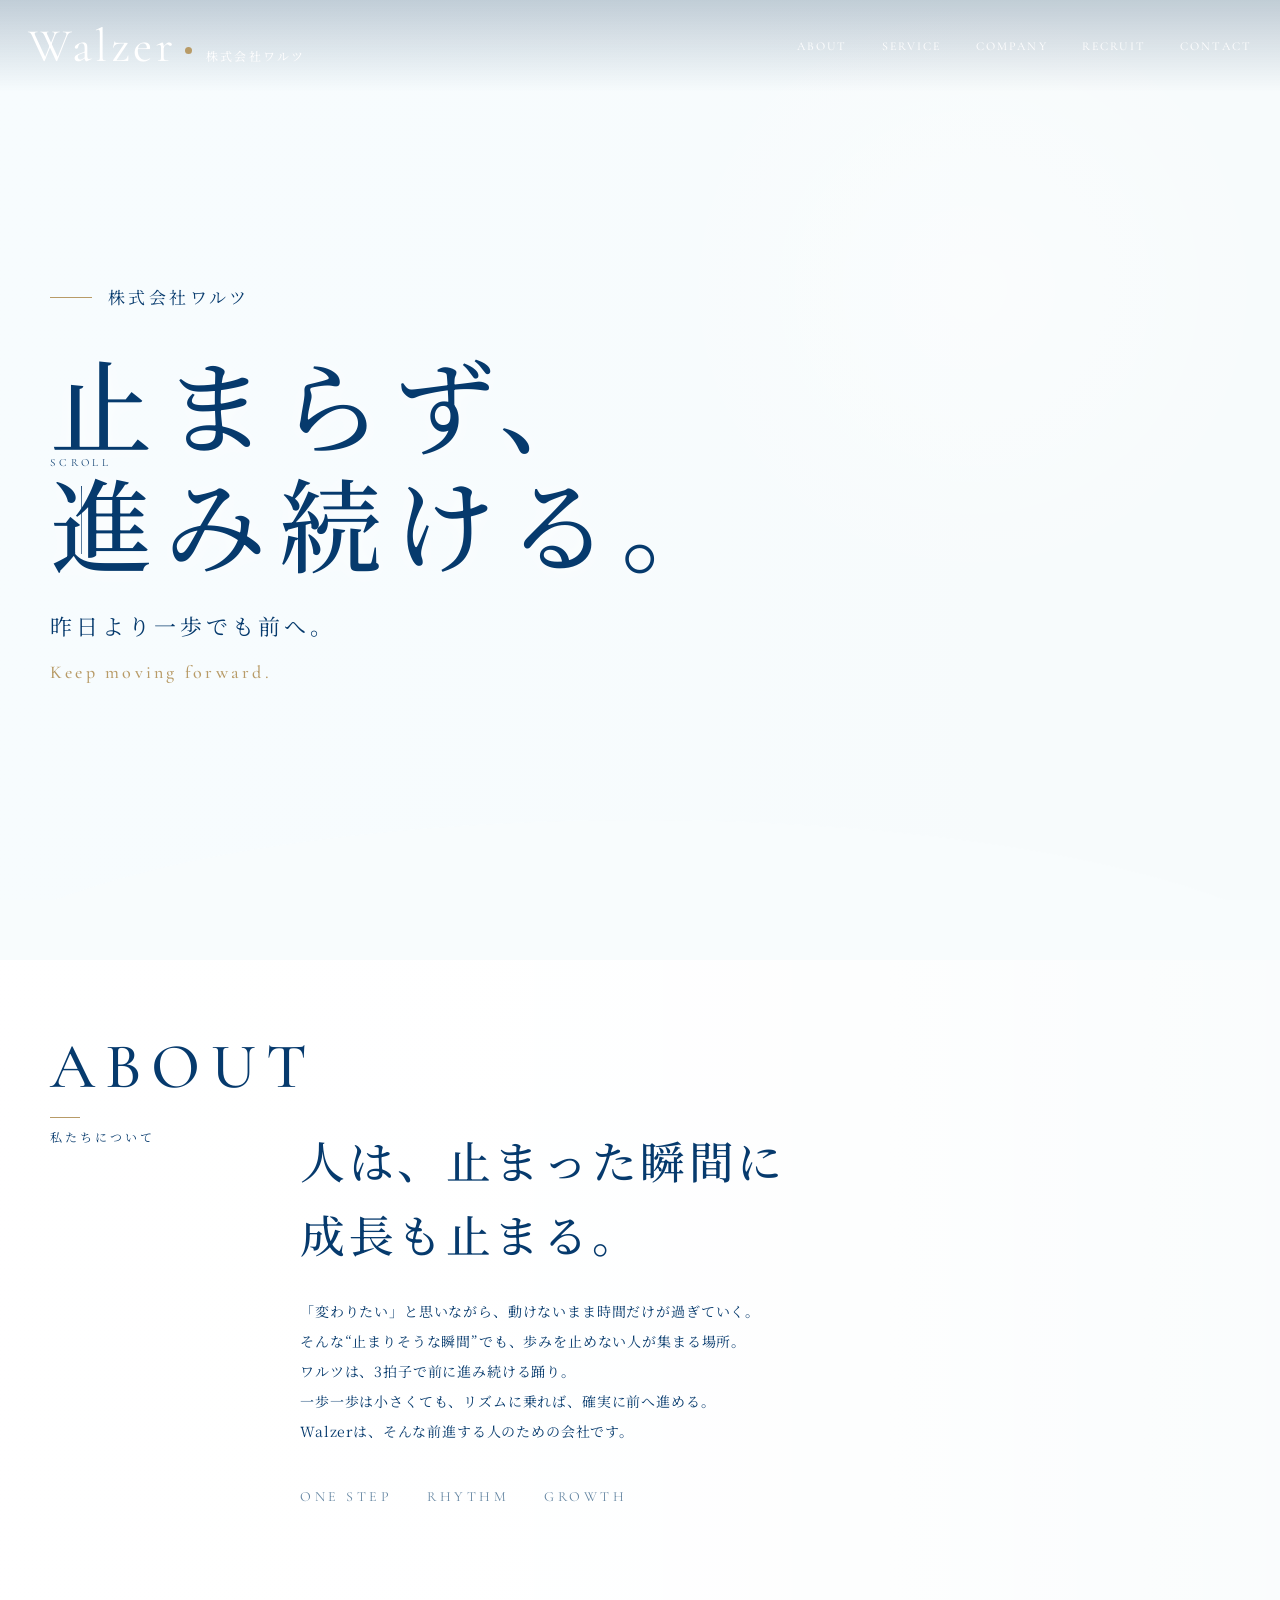
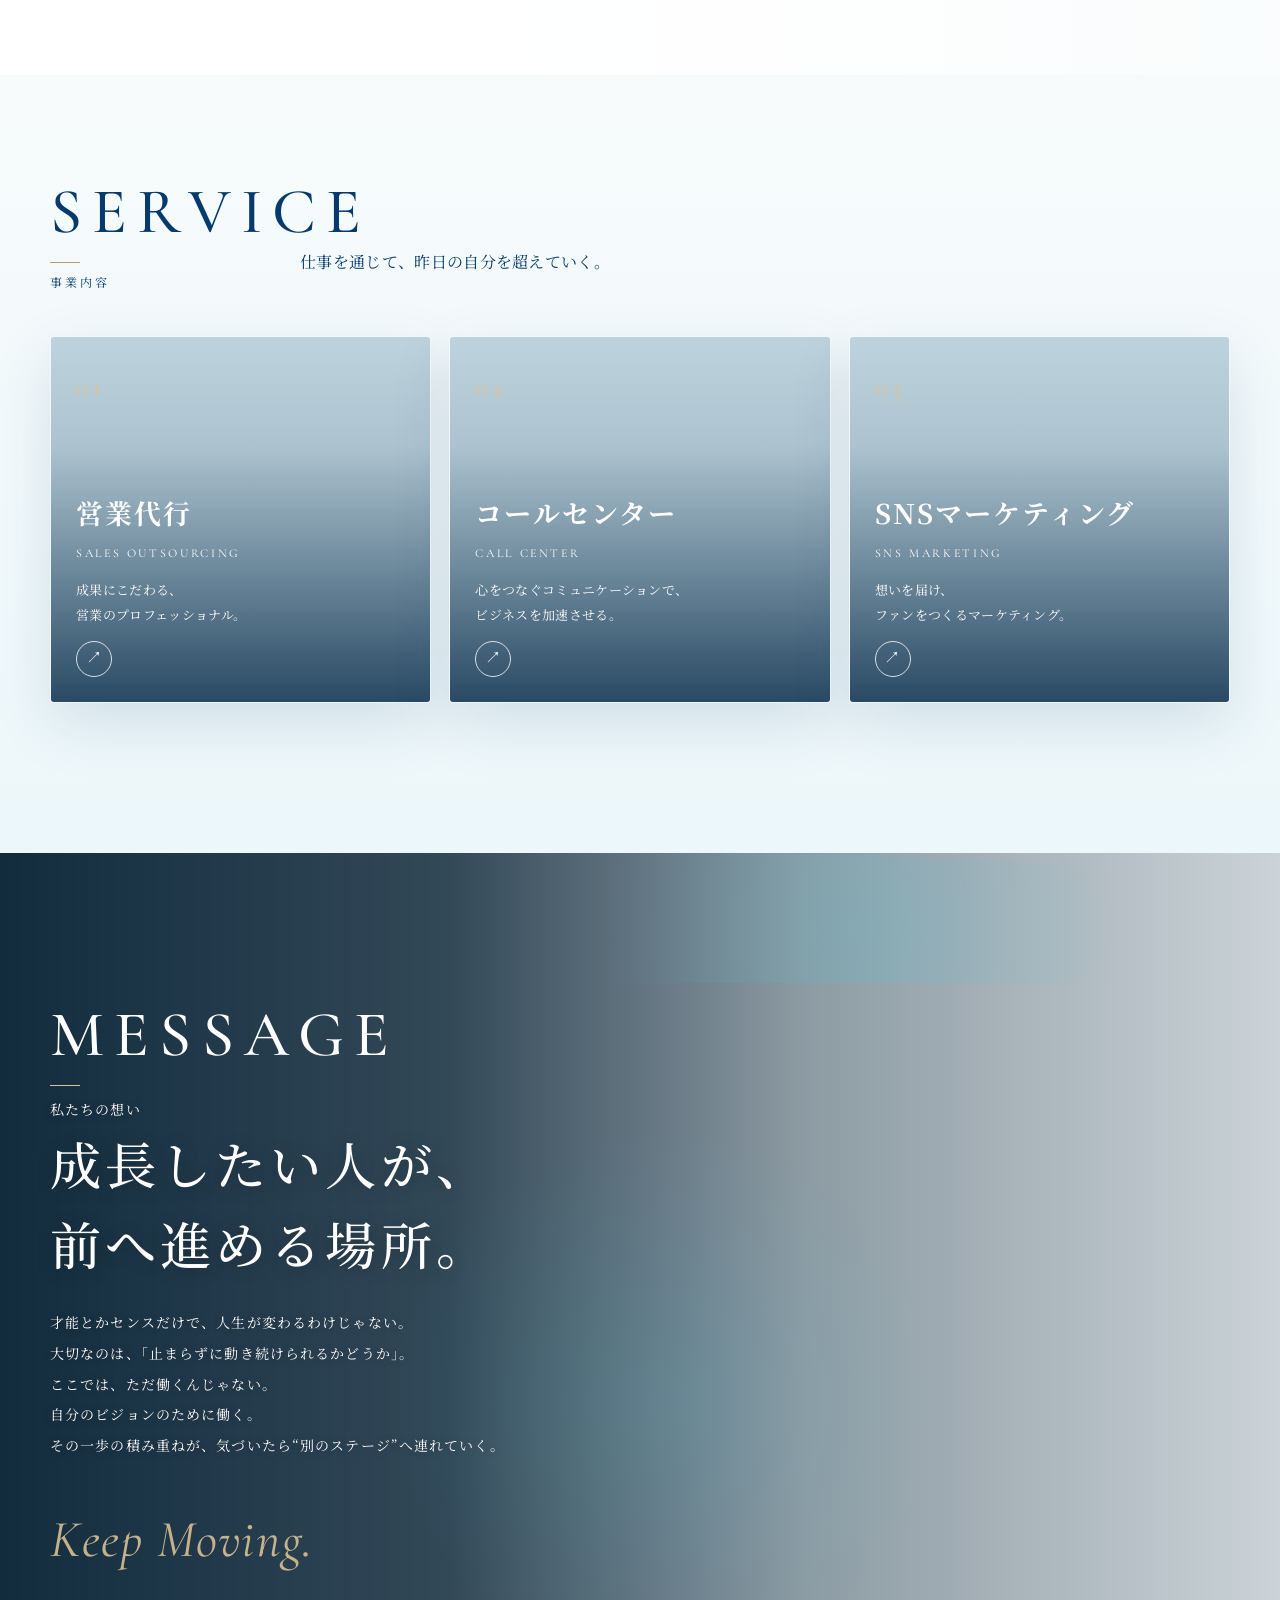
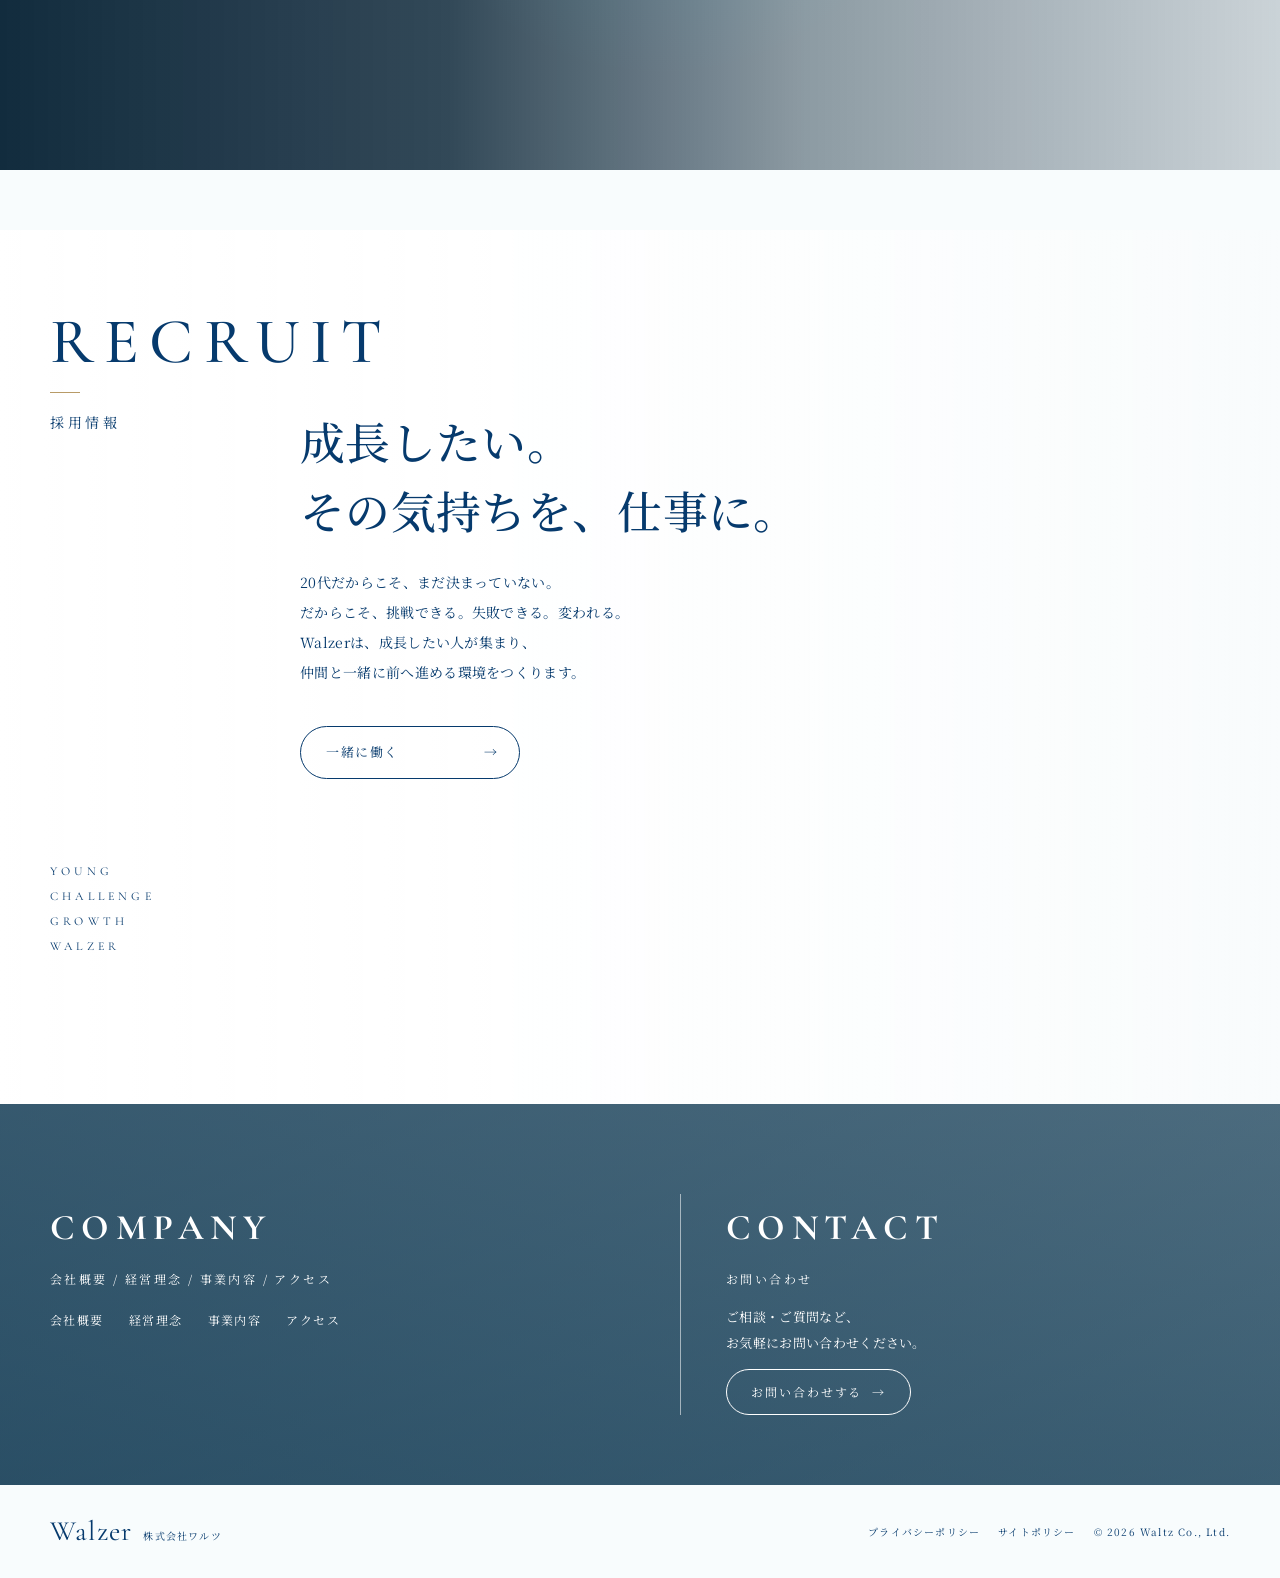
==== index.html @ 8a4ab991 "index.html" ====
<!DOCTYPE html>
<html lang="ja">
<head>
<meta charset="UTF-8">
<meta name="viewport" content="width=device-width, initial-scale=1.0">
<meta name="description" content="株式会社ワルツ｜人は、止まった瞬間に成長も止まる。成長したい人のための会社。"><meta name="theme-color" content="#0a3f73">
<title>株式会社ワルツ｜止まらず、進み続ける。</title>

<link rel="preconnect" href="https://fonts.googleapis.com">
<link rel="preconnect" href="https://fonts.gstatic.com" crossorigin>
<link href="https://fonts.googleapis.com/css2?family=Cormorant+Garamond:wght@400;500;600&family=Noto+Serif+JP:wght@400;500;600;700&family=Shippori+Mincho:wght@400;500;600&display=swap" rel="stylesheet">

<style>
:root{
  --navy:#0a3f73;
  --deep:#06345e;
  --blue:#2478b9;
  --pale:#eaf7fb;
  --white:#fff;
  --line:rgba(10,63,115,.22);
  --serif:"Noto Serif JP","Shippori Mincho",serif;
  --eng:"Cormorant Garamond",serif;
  --shadow:0 20px 60px rgba(5,53,91,.13);
}
*{box-sizing:border-box}
html{scroll-behavior:smooth}
body{
  margin:0;
  color:var(--navy);
  background:#f8fcfd;
  font-family:var(--serif);
  line-height:1.9;
  overflow-x:hidden;
}
a{color:inherit;text-decoration:none}
img{max-width:100%;display:block}
.container{width:min(1180px,calc(100% - 56px));margin:auto}
.eyebrow{
  font-family:var(--eng);
  font-size:15px;
  letter-spacing:.28em;
  text-transform:uppercase;
}
.jp-small{font-size:12px;letter-spacing:.2em}
.section-title{
  font-family:var(--eng);
  font-size:clamp(40px,5vw,68px);
  font-weight:400;
  letter-spacing:.12em;
  line-height:1;
  margin:0 0 8px;
}
.section-sub{
  margin:0;
  font-size:12px;
  letter-spacing:.25em;
}
header{
  position:fixed;
  top:0;left:0;right:0;
  z-index:100;
  height:88px;
  display:flex;
  align-items:center;
  transition:.35s;
  color:#fff;
}
header.scrolled{
  background:rgba(255,255,255,.92);
  backdrop-filter:blur(16px);
  box-shadow:0 8px 30px rgba(8,53,90,.08);
  color:var(--navy);
}
.nav{
  display:flex;
  align-items:center;
  justify-content:space-between;
  width:min(1320px,calc(100% - 56px));
  margin:auto;
}
.logo{
  display:flex;
  align-items:baseline;
  gap:14px;
}
.logo-main{
  font-family:var(--eng);
  font-size:45px;
  letter-spacing:.04em;
  line-height:1;
}
.logo-sub{font-size:12px;letter-spacing:.18em}
.nav-links{display:flex;gap:34px;align-items:center}
.nav-links a{
  font-family:var(--eng);
  font-size:12px;
  letter-spacing:.18em;
  position:relative;
}
.nav-links a:after{
  content:"";
  position:absolute;left:0;bottom:-8px;
  width:0;height:1px;background:currentColor;transition:.3s;
}
.nav-links a:hover:after{width:100%}
.menu-btn{
  display:none;
  width:44px;height:44px;border:1px solid currentColor;border-radius:50%;
  background:transparent;color:inherit;cursor:pointer;
}
.menu-btn span,.menu-btn span:before,.menu-btn span:after{
  content:"";display:block;width:16px;height:1px;background:currentColor;margin:auto;position:relative;
}
.menu-btn span:before{position:absolute;top:-6px}
.menu-btn span:after{position:absolute;top:6px}

.hero{
  min-height:920px;
  height:100svh;
  max-height:1050px;
  position:relative;
  display:flex;
  align-items:center;
  overflow:hidden;
  color:var(--navy);
  background:
    linear-gradient(90deg,rgba(255,255,255,.78) 0%,rgba(255,255,255,.34) 44%,rgba(255,255,255,.02) 72%),
    url("assets/water-light.webp") center/cover no-repeat;
}
.hero:before{
  content:"";position:absolute;inset:0;
  background:radial-gradient(circle at 72% 36%,rgba(255,255,255,.45),transparent 35%);
}
.hero:after{
  content:"";position:absolute;left:-5%;bottom:-100px;width:110%;height:180px;
  background:#f8fcfd;border-radius:50% 50% 0 0/100% 100% 0 0;
}
.hero-inner{position:relative;z-index:2;width:min(1180px,calc(100% - 56px));margin:auto;padding-top:70px}
.hero-copy{max-width:680px}
.hero-company{font-size:17px;letter-spacing:.2em;margin-bottom:30px}
.hero h1{
  margin:0;
  font-size:clamp(54px,7vw,105px);
  font-weight:500;
  line-height:1.16;
  letter-spacing:.1em;
  text-shadow:0 3px 25px rgba(255,255,255,.65);
}
.hero-lead{font-size:21px;letter-spacing:.16em;margin:24px 0 8px}
.hero-en{font-family:var(--eng);font-size:18px;letter-spacing:.18em}
.scroll{
  position:absolute;left:0;bottom:135px;
  font-family:var(--eng);font-size:11px;letter-spacing:.35em;
  z-index:4;
}
.scroll:after{
  content:"";display:block;width:1px;height:68px;background:currentColor;margin:12px auto 0;
  animation:scrollline 1.8s infinite;
}
@keyframes scrollline{0%,100%{transform:scaleY(.35);transform-origin:top}50%{transform:scaleY(1);transform-origin:top}}

.wave-section{position:relative;overflow:hidden}
.wave-section:before{
  content:"";position:absolute;left:-8%;top:-70px;width:116%;height:130px;
  background:#f8fcfd;border-radius:50% 50% 0 0/100% 100% 0 0;
  z-index:2;
}
.about{
  padding:110px 0 150px;
  background:
    linear-gradient(90deg,rgba(255,255,255,.94),rgba(255,255,255,.82)),
    url("assets/floral-light.webp") center/cover;
}
.split{display:grid;grid-template-columns:180px 1fr;gap:70px}
.about-content{max-width:760px}
.about-lead{
  font-size:clamp(27px,3.2vw,43px);
  line-height:1.65;
  letter-spacing:.08em;
  margin:0 0 25px;
}
.about-text{font-size:14px;line-height:2.15;letter-spacing:.06em}
.about-keywords{
  margin-top:38px;
  display:flex;gap:24px;flex-wrap:wrap;
  font-family:var(--eng);font-size:14px;letter-spacing:.25em;
}

.services{
  padding:95px 0 150px;
  background:#f8fcfd;
}
.service-head{display:grid;grid-template-columns:180px 1fr;gap:70px;align-items:end;margin-bottom:42px}
.service-grid{display:grid;grid-template-columns:repeat(3,1fr);gap:18px}
.service-card{
  min-height:365px;
  position:relative;
  overflow:hidden;
  border-radius:4px;
  background:#dceff6;
  box-shadow:var(--shadow);
  isolation:isolate;
  transition:transform .45s,box-shadow .45s;
}
.service-card:hover{transform:translateY(-8px);box-shadow:0 28px 70px rgba(5,53,91,.18)}
.service-card:before{
  content:"";position:absolute;inset:0;z-index:-2;
  background-image:var(--card-image);
  background-size:cover;background-position:center;
  transition:transform .7s;
}
.service-card:hover:before{transform:scale(1.06)}
.service-card:after{
  content:"";position:absolute;inset:0;z-index:-1;
  background:linear-gradient(180deg,rgba(255,255,255,.35),rgba(4,46,82,.82));
}
.card-inner{height:100%;min-height:365px;padding:25px;display:flex;flex-direction:column;justify-content:space-between;color:#fff}
.card-number{font-family:var(--eng);font-size:24px;letter-spacing:.12em}
.card-title{font-size:25px;letter-spacing:.08em;margin:0 0 4px}
.card-en{font-family:var(--eng);font-size:12px;letter-spacing:.22em}
.card-desc{font-size:13px;line-height:1.9;margin-top:13px}
.arrow{
  width:36px;height:36px;border:1px solid rgba(255,255,255,.8);
  border-radius:50%;display:grid;place-items:center;font-family:Arial;
  transition:.3s;
}
.service-card:hover .arrow{background:#fff;color:var(--navy);transform:rotate(-45deg)}

.message{
  color:#fff;
  padding:150px 0 180px;
  position:relative;
  background:
    linear-gradient(90deg,rgba(0,26,47,.78),rgba(0,40,70,.48)),
    url("assets/message-flower.webp") center/cover no-repeat;
}
.message:before{
  content:"";position:absolute;inset:0;
  background:radial-gradient(circle at 70% 50%,rgba(85,194,220,.18),transparent 35%);
}
.message .split{position:relative;z-index:1}
.message-copy{max-width:650px}
.message h3{
  font-size:clamp(31px,4vw,52px);
  line-height:1.55;letter-spacing:.08em;margin:0 0 24px;
}
.message p{font-size:14px;line-height:2.2;letter-spacing:.08em}
.signature{
  font-family:var(--eng);
  font-style:italic;font-size:52px;letter-spacing:.03em;
  margin-top:30px;opacity:.9;
}

.recruit{
  padding:125px 0 145px;
  background:
    linear-gradient(90deg,rgba(255,255,255,.94),rgba(255,255,255,.76)),
    url("assets/floral-light.webp") center/cover;
}
.recruit-copy{max-width:700px}
.recruit h3{font-size:clamp(30px,3.5vw,48px);line-height:1.55;margin:0 0 22px}
.recruit p{font-size:14px;line-height:2.15}
.btn{
  display:inline-flex;align-items:center;justify-content:space-between;
  min-width:205px;margin-top:25px;padding:13px 20px 13px 25px;
  border:1px solid var(--navy);border-radius:999px;
  font-size:13px;letter-spacing:.12em;transition:.3s;
}
.btn:hover{background:var(--navy);color:#fff;transform:translateX(4px)}
.side-words{font-family:var(--eng);font-size:12px;letter-spacing:.35em;line-height:2.1;opacity:.85}

.bottom{
  position:relative;
  color:#fff;
  background:
    linear-gradient(rgba(6,61,96,.25),rgba(6,61,96,.45)),
    url("assets/floral-light.webp") center/cover;
  padding:90px 0 70px;
}
.bottom-grid{display:grid;grid-template-columns:1fr 1fr;gap:80px}
.bottom-title{font-family:var(--eng);font-size:36px;letter-spacing:.16em;margin:0 0 5px}
.bottom-sub{font-size:12px;letter-spacing:.2em}
.bottom-links{display:flex;gap:25px;flex-wrap:wrap;margin-top:18px;font-size:12px;letter-spacing:.12em}
.contact-box{border-left:1px solid rgba(255,255,255,.55);padding-left:45px}
.contact-box p{font-size:13px;line-height:2}
.contact-btn{
  display:inline-flex;border:1px solid #fff;border-radius:999px;
  padding:11px 24px;min-width:185px;justify-content:space-between;
  font-size:12px;letter-spacing:.16em;transition:.3s;
}
.contact-btn:hover{background:#fff;color:var(--navy)}

footer{
  background:#f8fcfd;color:var(--navy);
  padding:20px 0;font-size:10px;letter-spacing:.12em;
}
.footer-inner{display:flex;justify-content:space-between;gap:20px;align-items:center}
.footer-logo{font-family:var(--eng);font-size:28px}
.footer-links{display:flex;gap:18px}

.reveal{opacity:0;transform:translateY(28px);transition:opacity .9s ease,transform .9s ease}
.reveal.visible{opacity:1;transform:none}

@media(max-width:900px){
  header{height:72px}
  .logo-main{font-size:37px}
  .logo-sub{font-size:10px}
  .nav-links{display:none}
  .menu-btn{display:block}
  .hero{min-height:760px}
  .hero-inner{padding-top:50px}
  .hero-copy{max-width:620px}
  .hero h1{font-size:clamp(48px,9vw,78px)}
  .hero-lead{font-size:17px}
  .split,.service-head{grid-template-columns:1fr;gap:24px}
  .about{padding:85px 0 120px}
  .service-grid{grid-template-columns:1fr}
  .service-card,.card-inner{min-height:300px}
  .message{padding:110px 0 135px}
  .bottom-grid{grid-template-columns:1fr;gap:45px}
  .contact-box{border-left:0;border-top:1px solid rgba(255,255,255,.55);padding:30px 0 0}
}
@media(max-width:560px){
  .container,.nav,.hero-inner{width:min(100% - 36px,1180px)}
  .hero{min-height:700px;height:100svh}
  .hero:after{height:100px;bottom:-60px}
  .hero-company{font-size:13px;margin-bottom:20px}
  .hero h1{font-size:48px;letter-spacing:.06em}
  .hero-lead{font-size:15px;letter-spacing:.08em}
  .hero-en{font-size:14px}
  .scroll{bottom:90px;font-size:9px}
  .section-title{font-size:45px}
  .about-lead{font-size:27px}
  .about-text,.message p,.recruit p{font-size:13px}
  .card-title{font-size:22px}
  .signature{font-size:39px}
  .recruit{padding:95px 0 110px}
  .bottom{padding:75px 0 50px}
  .footer-inner{align-items:flex-start;flex-direction:column}
  .footer-links{flex-wrap:wrap}
}

/* ===== WALZ VISUAL UPDATE ===== */
.hero{
  background:
    linear-gradient(90deg,rgba(255,255,255,.84) 0%,rgba(255,255,255,.42) 42%,rgba(255,255,255,.08) 76%),
    url("assets/water-light.webp") center/cover no-repeat;
}
.hero:before{
  background:
    radial-gradient(circle at 72% 38%,rgba(255,255,255,.42),transparent 31%),
    linear-gradient(180deg,rgba(255,255,255,.12),rgba(0,110,170,.06));
}
.about{
  background:
    linear-gradient(90deg,rgba(255,255,255,.96),rgba(255,255,255,.82)),
    url("assets/floral-light.webp") center/cover no-repeat;
  background-position:center;
}
.services{
  position:relative;
  background:
    linear-gradient(180deg,rgba(248,252,253,.96),rgba(239,249,252,.92)),
    url("assets/floral-light.webp") center/cover no-repeat;
  background-attachment:fixed;
}
.service-card:nth-child(1),
.service-card:nth-child(3){
  --card-image:url("assets/water-light.webp") !important;
}
.service-card:nth-child(2){
  --card-image:url("assets/floral-light.webp") !important;
}
.message{
  min-height:720px;
  background:
    linear-gradient(90deg,rgba(0,28,48,.84),rgba(0,47,70,.42) 55%,rgba(0,30,50,.12)),
    url("assets/message-flower.webp") center 48%/cover no-repeat;
}
.message:after{
  content:"";
  position:absolute;
  inset:0;
  background:radial-gradient(circle at 52% 60%,rgba(73,197,218,.13),transparent 32%);
  pointer-events:none;
}
.recruit{
  background:
    linear-gradient(90deg,rgba(255,255,255,.95),rgba(255,255,255,.76)),
    url("assets/water-light.webp") center/cover no-repeat;
}
.bottom{
  background:
    linear-gradient(rgba(8,67,99,.38),rgba(7,51,80,.48)),
    url("assets/floral-light.webp") center/cover no-repeat;
}
.hero h1,
.about-lead,
.message h3,
.recruit h3{
  text-wrap:balance;
}
.service-card:after{
  background:linear-gradient(180deg,rgba(255,255,255,.18),rgba(2,40,70,.84));
}
@media(max-width:560px){
  .hero{
    background-position:center;
  }
  .message{
    min-height:640px;
    background-position:center;
  }
  .services{
    background-attachment:scroll;
  }
}


/* ===== WALZER CLASSIC × 20s BRANDING ===== */
:root{
  --navy:#063a6d;
  --deep:#032b50;
  --blue:#1d6da8;
  --pale:#eef8fb;
  --gold:#b89b67;
}
body{
  background:#f7fbfc;
  letter-spacing:.02em;
}
header{
  height:92px;
  background:linear-gradient(180deg,rgba(3,43,80,.22),transparent);
}
header.scrolled{
  background:rgba(248,252,253,.93);
}
.logo-main{
  font-size:47px;
  letter-spacing:.075em;
}
.logo-main:after{
  content:"";
  display:inline-block;
  width:7px;height:7px;
  margin:0 0 7px 9px;
  border-radius:50%;
  background:var(--gold);
}
.hero{
  min-height:900px;
  background:
    linear-gradient(90deg,rgba(246,252,254,.82) 0%,rgba(246,252,254,.32) 43%,rgba(0,40,72,.06) 100%),
    url("assets/water-light.webp") center/cover no-repeat;
}
.hero-copy{
  max-width:720px;
}
.hero-company{
  position:relative;
  padding-left:58px;
}
.hero-company:before{
  content:"";
  position:absolute;
  left:0;top:50%;
  width:42px;height:1px;
  background:var(--gold);
}
.hero h1{
  font-family:"Noto Serif JP","Shippori Mincho",serif;
  font-weight:500;
  font-size:clamp(62px,8vw,112px);
  letter-spacing:.12em;
}
.hero-lead{
  font-size:22px;
  letter-spacing:.18em;
}
.hero-en{
  color:var(--gold);
  font-weight:500;
}
.section-title{
  letter-spacing:.16em;
  font-weight:500;
}
.section-title:after{
  content:"";
  display:block;
  width:30px;height:1px;
  background:var(--gold);
  margin-top:18px;
}
.about{
  padding-top:135px;
  background:
    linear-gradient(90deg,rgba(255,255,255,.965),rgba(255,255,255,.79)),
    url("assets/floral-light.webp") center/cover no-repeat;
}
.about-lead{
  font-size:clamp(30px,3.5vw,49px);
  font-weight:500;
}
.about-text{
  font-size:14px;
}
.about-keywords{
  gap:35px;
  color:#6586a2;
}
.services{
  padding-top:105px;
  background:
    linear-gradient(180deg,rgba(247,251,252,.96),rgba(235,247,251,.88)),
    url("assets/floral-light.webp") center/cover no-repeat;
}
.service-card{
  border:1px solid rgba(255,255,255,.6);
}
.card-title{
  font-size:27px;
}
.card-number{
  color:#d9c39a;
  font-size:27px;
}
.message{
  min-height:760px;
  background:
    linear-gradient(90deg,rgba(0,27,47,.88),rgba(0,42,64,.45) 60%,rgba(0,27,47,.18)),
    url("assets/message-flower.webp") center/cover no-repeat;
}
.message .section-title:after{
  background:#d9c39a;
}
.message h3{
  font-weight:500;
}
.signature{
  color:#d8c092;
}
.recruit{
  padding-top:140px;
  background:
    linear-gradient(90deg,rgba(255,255,255,.94),rgba(255,255,255,.72)),
    url("assets/water-light.webp") center/cover no-repeat;
}
.recruit h3{
  font-weight:500;
}
.btn{
  min-width:220px;
  border-color:var(--navy);
}
.btn:hover{
  background:var(--navy);
  box-shadow:0 12px 30px rgba(3,43,80,.18);
}
.bottom{
  background:
    linear-gradient(rgba(3,48,74,.50),rgba(3,48,74,.62)),
    url("assets/floral-light.webp") center/cover no-repeat;
}
.bottom-title{
  letter-spacing:.18em;
}
.contact-btn:hover{
  box-shadow:0 12px 30px rgba(255,255,255,.12);
}

/* 20代向け：控えめな“鼓動”のアクセント */
.hero:before{
  animation:heroGlow 7s ease-in-out infinite alternate;
}
@keyframes heroGlow{
  from{opacity:.72;transform:scale(1)}
  to{opacity:1;transform:scale(1.025)}
}

@media(max-width:900px){
  .hero h1{font-size:clamp(54px,10vw,82px)}
}
@media(max-width:560px){
  header{height:70px}
  .logo-main{font-size:37px}
  .hero{
    min-height:720px;
    background:
      linear-gradient(180deg,rgba(247,252,254,.72),rgba(247,252,254,.20)),
      url("assets/water-light.webp") center/cover no-repeat;
  }
  .hero h1{
    font-size:48px;
    line-height:1.35;
    letter-spacing:.08em;
  }
  .hero-lead{font-size:15px}
  .about{padding-top:95px}
  .message{min-height:680px}
}


/* =========================================================
   WALZER FINAL VISUAL FIX
   - 背景と文字の重なりを解消
   - 3枚の画像を明確に使い分け
   - 20代向けのクラシック感を維持
   ========================================================= */

html{overflow-x:hidden}
body{overflow-x:hidden}

/* 共通：背景画像の上に文字を置く際の可読性を確保 */
.hero-copy,
.about-content,
.message-copy,
.recruit-copy,
.bottom-grid{
  position:relative;
  z-index:5;
}

/* HERO：左側を明るくして見出しと背景の衝突を解消 */
.hero{
  isolation:isolate;
  background:
    linear-gradient(90deg,
      rgba(247,252,254,.97) 0%,
      rgba(247,252,254,.88) 30%,
      rgba(247,252,254,.55) 52%,
      rgba(247,252,254,.10) 78%,
      rgba(247,252,254,0) 100%),
    url("assets/water-light.webp") center/cover no-repeat;
}
.hero:before{
  z-index:0;
  background:
    radial-gradient(circle at 76% 32%,rgba(255,255,255,.42),transparent 28%);
  pointer-events:none;
}
.hero-inner{z-index:3}
.hero h1{
  text-shadow:0 2px 18px rgba(255,255,255,.88);
}
.hero-lead,
.hero-en,
.hero-company{
  text-shadow:0 1px 12px rgba(255,255,255,.85);
}

/* ABOUT：文字エリアに白い余白を作り、背景を右へ逃がす */
.about{
  position:relative;
  isolation:isolate;
  background:
    linear-gradient(90deg,
      rgba(255,255,255,.99) 0%,
      rgba(255,255,255,.96) 38%,
      rgba(255,255,255,.78) 67%,
      rgba(255,255,255,.36) 100%),
    url("assets/floral-light.webp") right center/cover no-repeat;
}
.about .about-content{
  max-width:820px;
  padding:14px 30px 14px 0;
}
.about-lead{
  text-shadow:0 1px 10px rgba(255,255,255,.9);
}
.about-text{
  text-shadow:0 1px 8px rgba(255,255,255,.9);
}

/* SERVICE：カードの文字を画像の明るい部分から分離 */
.service-card{
  isolation:isolate;
}
.service-card:after{
  background:
    linear-gradient(180deg,
      rgba(2,38,68,.14) 0%,
      rgba(2,38,68,.22) 30%,
      rgba(2,38,68,.82) 100%);
}
.card-inner{
  position:relative;
  z-index:3;
}

/* MESSAGE：3枚目ではなく1枚目の深い水面＋花を全面活用。
   左側に暗いベール、花の周辺は見せる */
.message{
  isolation:isolate;
  min-height:780px;
  background:
    linear-gradient(90deg,
      rgba(1,28,47,.93) 0%,
      rgba(1,28,47,.80) 35%,
      rgba(1,28,47,.43) 63%,
      rgba(1,28,47,.18) 100%),
    url("assets/message-flower.webp") center 48%/cover no-repeat;
}
.message:before{
  z-index:0;
  background:
    radial-gradient(circle at 58% 58%,rgba(70,205,226,.18),transparent 30%);
}
.message-copy{
  padding-right:60px;
}
.message h3{
  text-shadow:0 2px 18px rgba(0,0,0,.28);
}
.message p{
  text-shadow:0 1px 10px rgba(0,0,0,.28);
}

/* RECRUIT：明るい水面を背景にしつつ、左の文字領域を白く保つ */
.recruit{
  isolation:isolate;
  background:
    linear-gradient(90deg,
      rgba(255,255,255,.99) 0%,
      rgba(255,255,255,.94) 40%,
      rgba(255,255,255,.65) 68%,
      rgba(255,255,255,.22) 100%),
    url("assets/water-light.webp") center/cover no-repeat;
}
.recruit-copy{
  padding:10px 30px 10px 0;
}
.recruit h3,
.recruit p{
  text-shadow:0 1px 10px rgba(255,255,255,.95);
}

/* COMPANY / CONTACT：背景上の白文字を安定 */
.bottom{
  isolation:isolate;
}
.bottom:before{
  content:"";
  position:absolute;
  inset:0;
  z-index:0;
  background:
    linear-gradient(90deg,rgba(3,45,72,.58),rgba(3,45,72,.40));
}
.bottom .container{
  position:relative;
  z-index:3;
}

/* 波形が文字を覆わないように */
.wave-section:before{
  pointer-events:none;
}

/* スマホ：背景と文章を明確に分離 */
@media(max-width:900px){
  .hero{
    background:
      linear-gradient(180deg,
        rgba(247,252,254,.94) 0%,
        rgba(247,252,254,.74) 48%,
        rgba(247,252,254,.16) 100%),
      url("assets/water-light.webp") center/cover no-repeat;
  }
  .about{
    background:
      linear-gradient(180deg,
        rgba(255,255,255,.99) 0%,
        rgba(255,255,255,.90) 58%,
        rgba(255,255,255,.40) 100%),
      url("assets/floral-light.webp") center/cover no-repeat;
  }
  .about .about-content,
  .message-copy,
  .recruit-copy{
    padding-right:0;
  }
  .message{
    background:
      linear-gradient(180deg,
        rgba(1,28,47,.91) 0%,
        rgba(1,28,47,.70) 55%,
        rgba(1,28,47,.40) 100%),
      url("assets/message-flower.webp") center/cover no-repeat;
  }
  .recruit{
    background:
      linear-gradient(180deg,
        rgba(255,255,255,.99) 0%,
        rgba(255,255,255,.88) 60%,
        rgba(255,255,255,.42) 100%),
      url("assets/water-light.webp") center/cover no-repeat;
  }
}

/* 小さい画面での文字被りを根本的に防止 */
@media(max-width:560px){
  .hero-copy{
    max-width:100%;
    padding-top:20px;
  }
  .hero-company{
    margin-bottom:18px;
  }
  .hero h1{
    font-size:clamp(43px,12vw,58px);
    line-height:1.38;
    letter-spacing:.055em;
  }
  .hero-lead{
    font-size:14px;
    line-height:1.9;
    margin-top:18px;
  }
  .hero-en{
    font-size:13px;
    letter-spacing:.12em;
  }

  .about .about-content{
    padding:0;
  }
  .about-lead{
    font-size:26px;
    line-height:1.7;
  }

  .service-card,
  .card-inner{
    min-height:320px;
  }

  .message{
    min-height:700px;
  }
  .message-copy{
    padding:0;
  }
  .message h3{
    font-size:30px;
    line-height:1.65;
  }
  .message p{
    font-size:13px;
    line-height:2.15;
  }
  .signature{
    font-size:36px;
  }

  .recruit-copy{
    padding:0;
  }
  .recruit h3{
    font-size:29px;
  }

  .bottom-grid{
    gap:40px;
  }
}

</style>
</head>

<body>
<header id="header">
  <nav class="nav">
    <a href="#top" class="logo" aria-label="Waltz home">
      <span class="logo-main">Walzer</span>
      <span class="logo-sub">株式会社ワルツ</span>
    </a>
    <div class="nav-links">
      <a href="#about">ABOUT</a>
      <a href="#service">SERVICE</a>
      <a href="#company">COMPANY</a>
      <a href="#recruit">RECRUIT</a>
      <a href="#contact">CONTACT</a>
    </div>
    <button class="menu-btn" aria-label="メニュー"><span></span></button>
  </nav>
</header>

<main id="top">
  <section class="hero">
    <div class="hero-inner">
      <div class="hero-copy reveal">
        <div class="hero-company">株式会社ワルツ</div>
        <h1>止まらず、<br>進み続ける。</h1>
        <p class="hero-lead">昨日より一歩でも前へ。</p>
        <div class="hero-en">Keep moving forward.</div>
      </div>
      <div class="scroll">SCROLL</div>
    </div>
  </section>

  <section class="about wave-section" id="about">
    <div class="container">
      <div class="split">
        <div class="reveal">
          <h2 class="section-title">ABOUT</h2>
          <p class="section-sub">私たちについて</p><br> 
          <br> 
          <br> 
          <br> 

        </div>
        <div class="about-content reveal">
          <p class="about-lead"><br> 人は、止まった瞬間に<br>成長も止まる。</p>
          <p class="about-text">
            「変わりたい」と思いながら、動けないまま時間だけが過ぎていく。<br>
            そんな“止まりそうな瞬間”でも、歩みを止めない人が集まる場所。<br>
            ワルツは、3拍子で前に進み続ける踊り。<br>
            一歩一歩は小さくても、リズムに乗れば、確実に前へ進める。<br>
            Walzerは、そんな前進する人のための会社です。
          </p>
          <div class="about-keywords"><span>ONE STEP</span><span>RHYTHM</span><span>GROWTH</span></div>
        </div>
      </div>
    </div>
  </section>

  <section class="services" id="service">
    <div class="container">
      <div class="service-head">
        <div class="reveal">
          <h2 class="section-title">SERVICE</h2>
          <p class="section-sub">事業内容</p>
        </div>
        <p class="reveal">仕事を通じて、昨日の自分を超えていく。</p>
      </div>

      <div class="service-grid">
        <article class="service-card reveal" style="--card-image:url('assets/water-light.webp')">
          <div class="card-inner">
            <div class="card-number">01</div>
            <div>
              <h3 class="card-title">営業代行</h3>
              <div class="card-en">SALES OUTSOURCING</div>
              <p class="card-desc">成果にこだわる、<br>営業のプロフェッショナル。</p>
              <div class="arrow">↗</div>
            </div>
          </div>
        </article>

        <article class="service-card reveal" style="--card-image:url('assets/floral-light.webp')">
          <div class="card-inner">
            <div class="card-number">02</div>
            <div>
              <h3 class="card-title">コールセンター</h3>
              <div class="card-en">CALL CENTER</div>
              <p class="card-desc">心をつなぐコミュニケーションで、<br>ビジネスを加速させる。</p>
              <div class="arrow">↗</div>
            </div>
          </div>
        </article>

        <article class="service-card reveal" style="--card-image:url('assets/water-light.webp')">
          <div class="card-inner">
            <div class="card-number">03</div>
            <div>
              <h3 class="card-title">SNSマーケティング</h3>
              <div class="card-en">SNS MARKETING</div>
              <p class="card-desc">想いを届け、<br>ファンをつくるマーケティング。</p>
              <div class="arrow">↗</div>
            </div>
          </div>
        </article>
      </div>
    </div>
  </section>

  <section class="message wave-section" id="message">
    <div class="container">
      <div class="split">
        <div class="reveal">
          <h2 class="section-title">MESSAGE</h2>
          </div>
          </div>
          <p class="section-sub">私たちの想い</p>
        <div class="message-copy reveal">

            
          <h3>成長したい人が、<br>前へ進める場所。</h3>
          <p>
            才能とかセンスだけで、人生が変わるわけじゃない。<br>
            大切なのは、「止まらずに動き続けられるかどうか」。<br>
            ここでは、ただ働くんじゃない。<br>
            自分のビジョンのために働く。<br>
            その一歩の積み重ねが、気づいたら“別のステージ”へ連れていく。
          </p>
          <div class="signature">Keep Moving.</div>
        </div>
      </div>
    </div>
  </section>

  <section class="recruit wave-section" id="recruit">
    <div class="container">
      <div class="split">
        <div class="reveal">
          <h2 class="section-title">RECRUIT</h2></p>
          <p class="section-sub">採用情報</p>
        </div>
        <div class="recruit-copy reveal">
          <br>
          <br>
          <p class="about-lead">
          <h3>成長したい。<br>その気持ちを、仕事に。</h3>
          <p>
            20代だからこそ、まだ決まっていない。<br>
            だからこそ、挑戦できる。失敗できる。変われる。<br>
            Walzerは、成長したい人が集まり、<br>
            仲間と一緒に前へ進める環境をつくります。
          </p>
          <a class="btn" href="#contact">一緒に働く <span>→</span></a>
        </div>
        <div class="side-words reveal">YOUNG<br>CHALLENGE<br>GROWTH<br>WALZER</div>
      </div>
    </div>
  </section>

  <section class="bottom" id="company">
    <div class="container">
      <div class="bottom-grid">
        <div class="reveal">
          <h2 class="bottom-title">COMPANY</h2>
          <div class="bottom-sub">会社概要 / 経営理念 / 事業内容 / アクセス</div>
          <div class="bottom-links">
            <a href="#">会社概要</a><a href="#">経営理念</a><a href="#">事業内容</a><a href="#">アクセス</a>
          </div>
        </div>
        <div class="contact-box reveal" id="contact">
          <h2 class="bottom-title">CONTACT</h2>
          <div class="bottom-sub">お問い合わせ</div>
          <p>ご相談・ご質問など、<br>お気軽にお問い合わせください。</p>
          <a class="contact-btn" href="mailto:info@example.com">お問い合わせする <span>→</span></a>
        </div>
      </div>
    </div>
  </section>
</main>

<footer>
  <div class="container footer-inner">
    <div><span class="footer-logo">Walzer</span>　株式会社ワルツ</div>
    <div class="footer-links"><a href="#">プライバシーポリシー</a><a href="#">サイトポリシー</a><span>© 2026 Waltz Co., Ltd.</span></div>
  </div>
</footer>

<script>
const header = document.getElementById('header');
window.addEventListener('scroll', () => {
  header.classList.toggle('scrolled', window.scrollY > 50);
});

const observer = new IntersectionObserver((entries) => {
  entries.forEach(entry => {
    if (entry.isIntersecting) {
      entry.target.classList.add('visible');
      observer.unobserve(entry.target);
    }
  });
}, {threshold: .12});

document.querySelectorAll('.reveal').forEach(el => observer.observe(el));
</script>
</body>
</html>
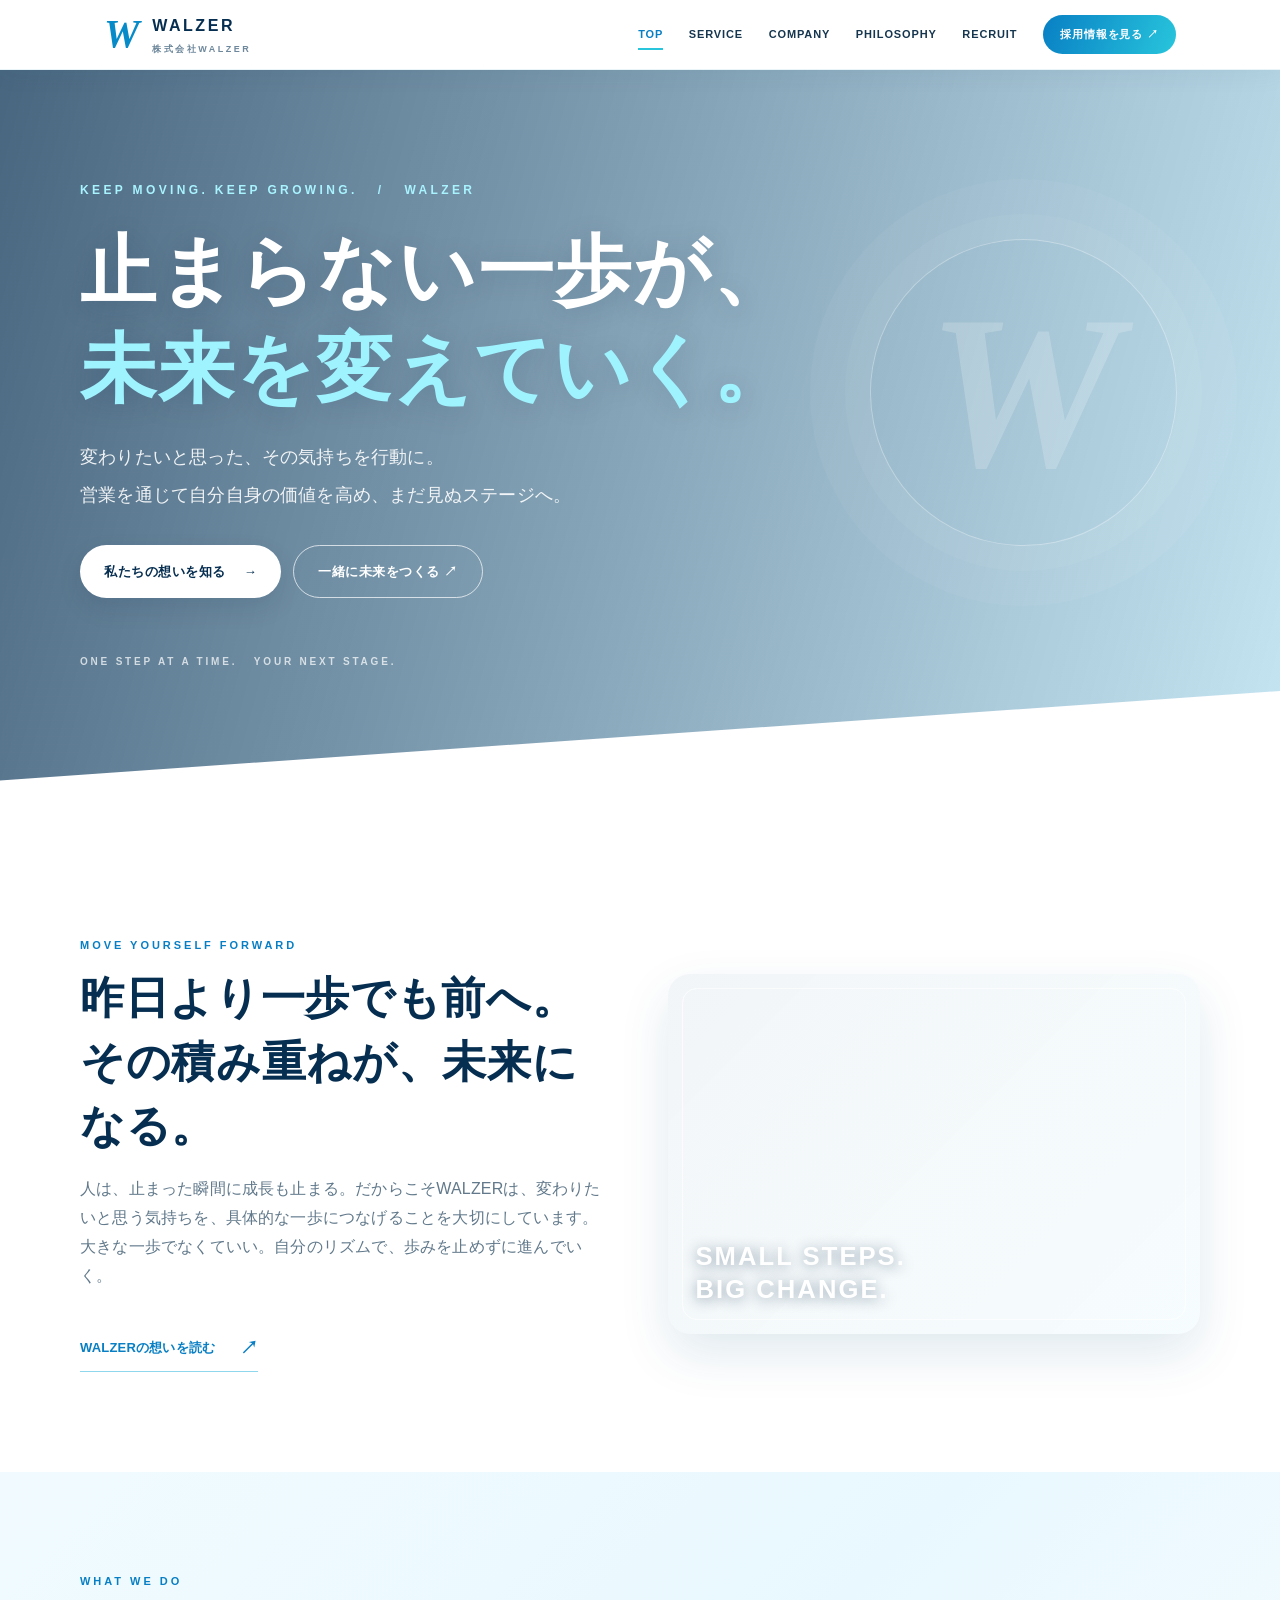
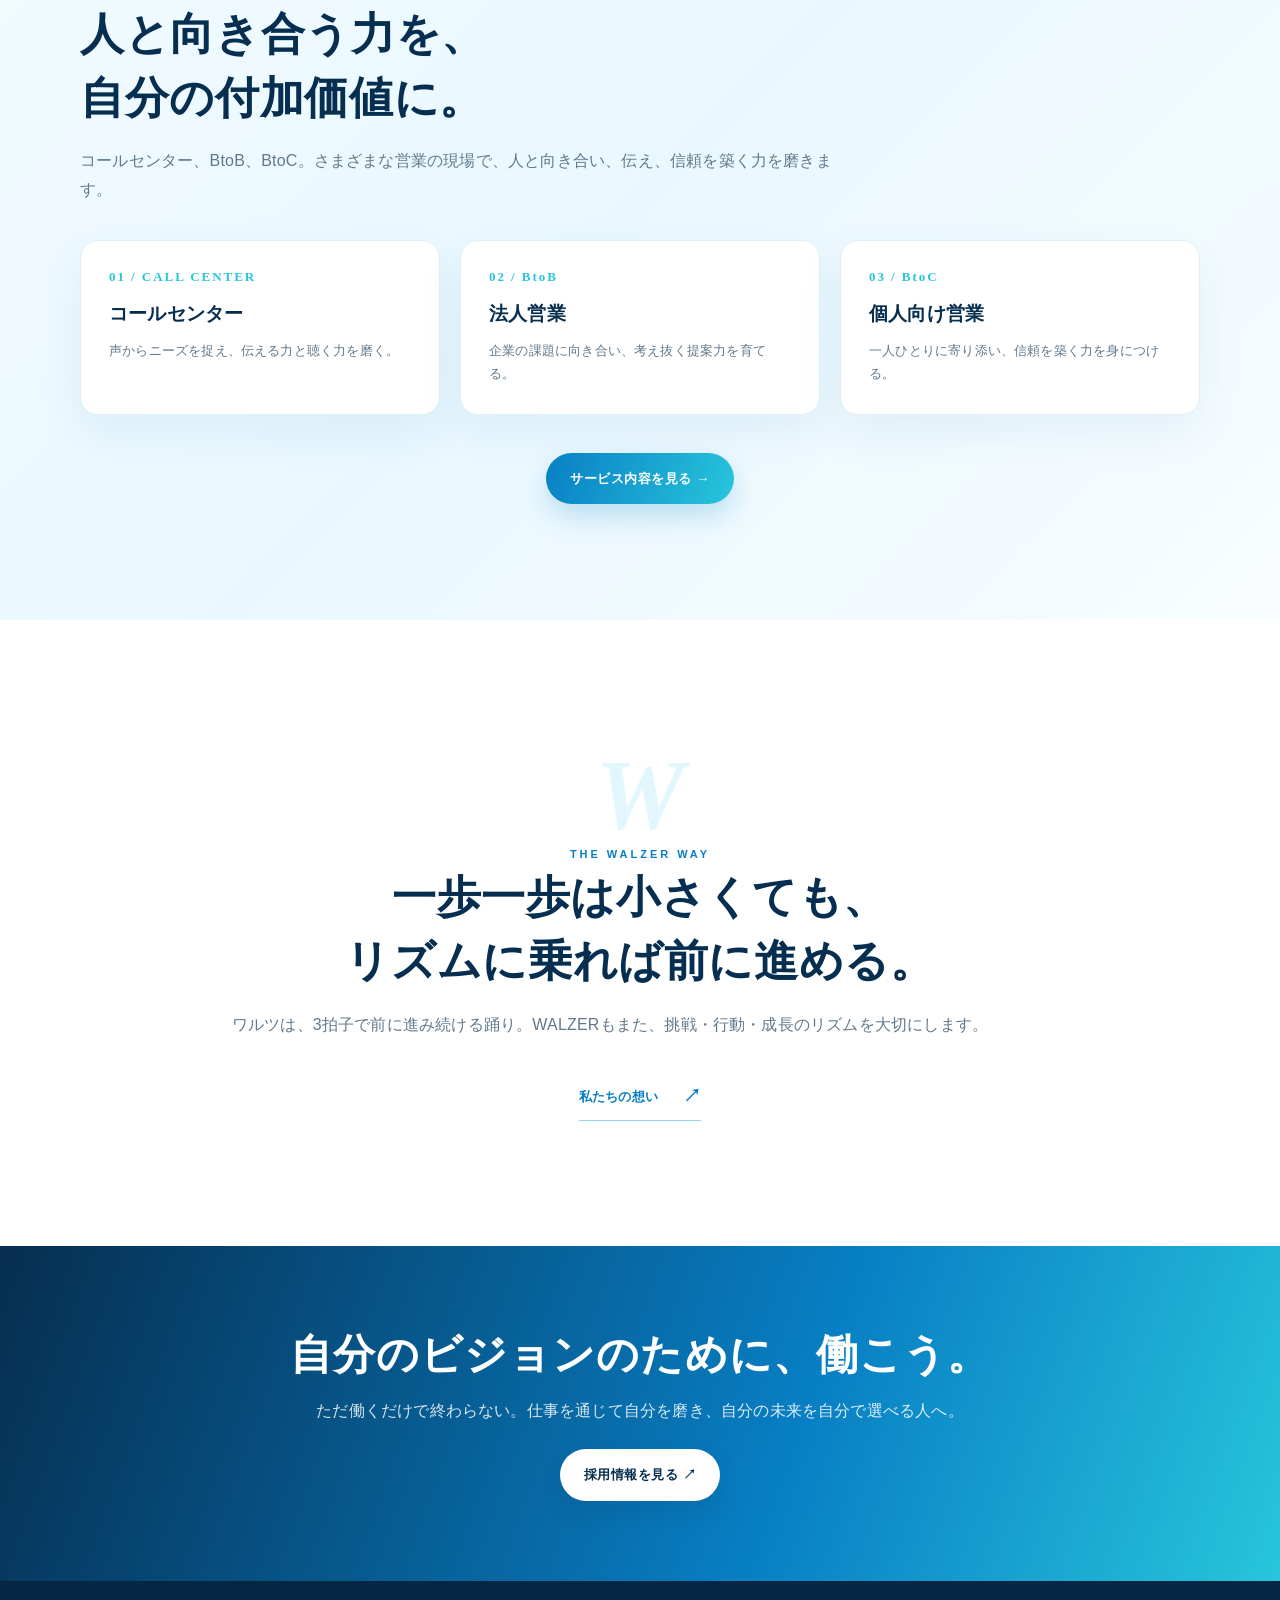
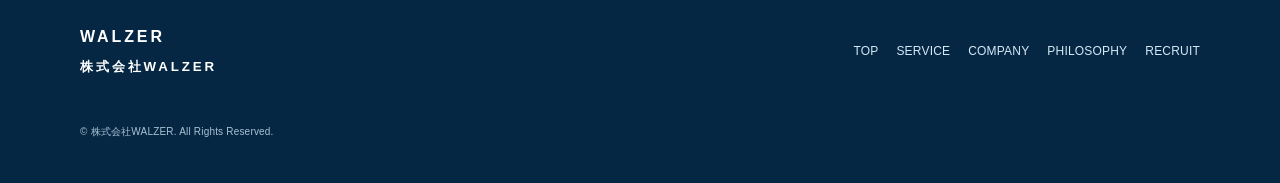
==== commit 22003549: "Add files via upload" ====
--- a/index.html
+++ b/index.html
@@ -1,1075 +1,92 @@
-<!DOCTYPE html>
-<html lang="ja">
-<head>
-<meta charset="UTF-8">
-<meta name="viewport" content="width=device-width, initial-scale=1.0">
-<meta name="description" content="株式会社ワルツ｜人は、止まった瞬間に成長も止まる。成長したい人のための会社。"><meta name="theme-color" content="#0a3f73">
-<title>株式会社ワルツ｜止まらず、進み続ける。</title>
+<!doctype html><html lang="ja"><head><meta charset="utf-8"><meta name="viewport" content="width=device-width,initial-scale=1"><meta name="description" content="株式会社WALZER 公式サイト"><title>TOP｜株式会社WALZER</title><style>
+:root{--navy:#07345b;--blue:#087fbd;--aqua:#35c4d8;--sky:#eaf8ff;--ink:#17334d;--muted:#60778b;--white:#fff}
+*{box-sizing:border-box}html{scroll-behavior:smooth}body{margin:0;font-family:"Noto Sans JP","Yu Gothic",sans-serif;color:var(--ink);line-height:1.8;background:#fff}a{color:inherit;text-decoration:none}img{max-width:100%}
+.site-header{position:sticky;top:0;z-index:50;background:rgba(255,255,255,.94);backdrop-filter:blur(14px);border-bottom:1px solid #e6f0f6}
+.header-inner{max-width:1200px;margin:auto;padding:12px 5%;display:flex;align-items:center;justify-content:space-between;gap:20px}
+.brand{display:flex;align-items:center;gap:10px;color:var(--navy);font-weight:900;letter-spacing:.16em}.brand-mark{font: bold 36px Georgia,serif;color:var(--blue);line-height:1}.brand small{display:block;font-size:9px;letter-spacing:.28em;color:#6d879b}
+.nav{display:flex;gap:clamp(12px,2vw,28px);align-items:center;font-size:12px;font-weight:700}.nav a{padding:10px 0;position:relative}.nav a:after{content:"";position:absolute;left:0;bottom:4px;width:0;height:2px;background:var(--aqua);transition:.25s}.nav a:hover:after,.nav a[aria-current="page"]:after{width:100%}
+.nav .nav-cta{background:linear-gradient(110deg,var(--blue),var(--aqua));color:#fff;padding:10px 17px;border-radius:999px}.nav .nav-cta:after{display:none}
+.menu-toggle{display:none;border:0;background:var(--sky);color:var(--navy);border-radius:12px;padding:10px 13px;font-size:20px}
+.hero{position:relative;min-height:560px;display:flex;align-items:center;overflow:hidden;background:linear-gradient(115deg,rgba(3,48,88,.82),rgba(8,127,189,.46)),url("https://images.unsplash.com/photo-1470770841072-f978cf4d019e?auto=format&fit=crop&w=2000&q=85") center/cover;color:white}
+.hero:after{content:"";position:absolute;inset:auto -5% -130px;height:230px;background:#fff;transform:rotate(-4deg)}
+.hero-inner{width:min(1120px,90%);margin:auto;position:relative;z-index:1;padding:95px 0 145px}
+.eyebrow{font-size:12px;letter-spacing:.28em;font-weight:800;color:#a9f3ff;text-transform:uppercase}
+.hero h1{font-size:clamp(38px,6vw,76px);line-height:1.3;letter-spacing:.04em;margin:20px 0;max-width:850px}
+.hero p{max-width:640px;font-size:clamp(14px,1.6vw,18px);color:rgba(255,255,255,.9)}
+.hero-actions{display:flex;gap:12px;flex-wrap:wrap;margin-top:30px}
+.btn{display:inline-flex;align-items:center;justify-content:center;gap:18px;padding:14px 24px;border-radius:999px;font-weight:800;font-size:13px;transition:.25s}.btn-primary{background:linear-gradient(110deg,var(--blue),var(--aqua));color:white;box-shadow:0 10px 28px rgba(0,105,160,.2)}.btn-white{background:white;color:var(--navy)}.btn-outline{border:1px solid rgba(255,255,255,.7);color:white}.btn:hover{transform:translateY(-3px)}
+.section{padding:85px 5%}.container{max-width:1120px;margin:auto}.section-kicker{font-size:11px;letter-spacing:.24em;color:var(--blue);font-weight:900}.section-title{font-size:clamp(28px,4vw,44px);line-height:1.45;margin:10px 0 18px;color:var(--navy)}.lead{color:var(--muted);max-width:760px}
+.cards{display:grid;grid-template-columns:repeat(3,1fr);gap:20px;margin-top:35px}.card{background:white;border:1px solid #e5f0f6;border-radius:22px;padding:28px;box-shadow:0 14px 36px rgba(16,86,130,.06)}.card-number{font:700 13px Georgia;color:var(--aqua);letter-spacing:.15em}.card h3{color:var(--navy);font-size:19px;margin:12px 0 8px}.card p{font-size:13px;color:var(--muted);margin:0}
+.soft{background:linear-gradient(135deg,#effaff,#f8fdff)}.split{display:grid;grid-template-columns:1fr 1fr;gap:55px;align-items:center}.visual{min-height:360px;border-radius:26px;background:linear-gradient(140deg,rgba(3,58,100,.05),rgba(16,181,210,.05)),url("https://images.unsplash.com/photo-1521737711867-e3b97375f902?auto=format&fit=crop&w=1200&q=85") center/cover;box-shadow:0 20px 50px rgba(11,81,124,.12)}
+.band{background:linear-gradient(110deg,#07345b,#087fbd 65%,#35c4d8);color:white;padding:65px 5%;text-align:center}.band h2{font-size:clamp(26px,4vw,42px);line-height:1.4;margin:0 0 12px}.band p{color:rgba(255,255,255,.85);max-width:720px;margin:0 auto 24px}
+.page-hero{background:linear-gradient(115deg,#07345b,#087fbd 65%,#35c4d8);color:#fff;padding:76px 5% 82px;position:relative;overflow:hidden}.page-hero:after{content:"";position:absolute;width:440px;height:440px;border:1px solid rgba(255,255,255,.2);border-radius:50%;right:-100px;top:-210px;box-shadow:0 0 0 45px rgba(255,255,255,.05),0 0 0 95px rgba(255,255,255,.04)}.page-hero .container{position:relative;z-index:1}.page-hero h1{font-size:clamp(36px,5vw,58px);margin:10px 0;line-height:1.25}.page-hero p{color:rgba(255,255,255,.86);max-width:700px}
+.info-list{border-top:1px solid #dceaf2;margin-top:28px}.info-row{display:grid;grid-template-columns:190px 1fr;gap:20px;padding:20px 8px;border-bottom:1px solid #dceaf2}.info-row strong{color:var(--navy)}
+.site-footer{background:#062947;color:#fff;padding:42px 5%}.footer-inner{max-width:1120px;margin:auto;display:flex;justify-content:space-between;gap:25px;align-items:center;flex-wrap:wrap}.footer-brand{font-weight:900;letter-spacing:.18em}.footer-links{display:flex;gap:18px;flex-wrap:wrap;font-size:12px;color:#d5e9f5}.copyright{font-size:10px;color:#a8c2d3;width:100%;margin-top:18px}
+@media(max-width:820px){.menu-toggle{display:block}.nav{display:none;position:absolute;top:68px;left:0;right:0;background:#fff;padding:18px 6%;box-shadow:0 16px 24px rgba(0,0,0,.08);flex-direction:column;align-items:stretch;gap:4px}.nav.open{display:flex}.nav a{padding:12px 4px}.nav .nav-cta{text-align:center;margin-top:8px}.hero{min-height:590px}.hero-inner{padding:80px 0 140px}.cards{grid-template-columns:1fr}.split{grid-template-columns:1fr;gap:28px}.visual{min-height:270px}.section{padding:65px 6%}.info-row{grid-template-columns:1fr;gap:3px;padding:15px 5px}}
 
-<link rel="preconnect" href="https://fonts.googleapis.com">
-<link rel="preconnect" href="https://fonts.gstatic.com" crossorigin>
-<link href="https://fonts.googleapis.com/css2?family=Cormorant+Garamond:wght@400;500;600&family=Noto+Serif+JP:wght@400;500;600;700&family=Shippori+Mincho:wght@400;500;600&display=swap" rel="stylesheet">
-
-<style>
-:root{
-  --navy:#0a3f73;
-  --deep:#06345e;
-  --blue:#2478b9;
-  --pale:#eaf7fb;
-  --white:#fff;
-  --line:rgba(10,63,115,.22);
-  --serif:"Noto Serif JP","Shippori Mincho",serif;
-  --eng:"Cormorant Garamond",serif;
-  --shadow:0 20px 60px rgba(5,53,91,.13);
-}
-*{box-sizing:border-box}
-html{scroll-behavior:smooth}
-body{
-  margin:0;
-  color:var(--navy);
-  background:#f8fcfd;
-  font-family:var(--serif);
-  line-height:1.9;
-  overflow-x:hidden;
-}
-a{color:inherit;text-decoration:none}
-img{max-width:100%;display:block}
-.container{width:min(1180px,calc(100% - 56px));margin:auto}
-.eyebrow{
-  font-family:var(--eng);
-  font-size:15px;
-  letter-spacing:.28em;
-  text-transform:uppercase;
-}
-.jp-small{font-size:12px;letter-spacing:.2em}
-.section-title{
-  font-family:var(--eng);
-  font-size:clamp(40px,5vw,68px);
-  font-weight:400;
-  letter-spacing:.12em;
-  line-height:1;
-  margin:0 0 8px;
-}
-.section-sub{
-  margin:0;
-  font-size:12px;
-  letter-spacing:.25em;
-}
-header{
-  position:fixed;
-  top:0;left:0;right:0;
-  z-index:100;
-  height:88px;
-  display:flex;
-  align-items:center;
-  transition:.35s;
-  color:#fff;
-}
-header.scrolled{
-  background:rgba(255,255,255,.92);
-  backdrop-filter:blur(16px);
-  box-shadow:0 8px 30px rgba(8,53,90,.08);
-  color:var(--navy);
-}
-.nav{
-  display:flex;
-  align-items:center;
-  justify-content:space-between;
-  width:min(1320px,calc(100% - 56px));
-  margin:auto;
-}
-.logo{
-  display:flex;
-  align-items:baseline;
-  gap:14px;
-}
-.logo-main{
-  font-family:var(--eng);
-  font-size:45px;
-  letter-spacing:.04em;
-  line-height:1;
-}
-.logo-sub{font-size:12px;letter-spacing:.18em}
-.nav-links{display:flex;gap:34px;align-items:center}
-.nav-links a{
-  font-family:var(--eng);
-  font-size:12px;
-  letter-spacing:.18em;
-  position:relative;
-}
-.nav-links a:after{
-  content:"";
-  position:absolute;left:0;bottom:-8px;
-  width:0;height:1px;background:currentColor;transition:.3s;
-}
-.nav-links a:hover:after{width:100%}
-.menu-btn{
-  display:none;
-  width:44px;height:44px;border:1px solid currentColor;border-radius:50%;
-  background:transparent;color:inherit;cursor:pointer;
-}
-.menu-btn span,.menu-btn span:before,.menu-btn span:after{
-  content:"";display:block;width:16px;height:1px;background:currentColor;margin:auto;position:relative;
-}
-.menu-btn span:before{position:absolute;top:-6px}
-.menu-btn span:after{position:absolute;top:6px}
-
-.hero{
-  min-height:920px;
-  height:100svh;
-  max-height:1050px;
-  position:relative;
-  display:flex;
-  align-items:center;
-  overflow:hidden;
-  color:var(--navy);
-  background:
-    linear-gradient(90deg,rgba(255,255,255,.78) 0%,rgba(255,255,255,.34) 44%,rgba(255,255,255,.02) 72%),
-    url("assets/water-light.webp") center/cover no-repeat;
-}
-.hero:before{
-  content:"";position:absolute;inset:0;
-  background:radial-gradient(circle at 72% 36%,rgba(255,255,255,.45),transparent 35%);
-}
-.hero:after{
-  content:"";position:absolute;left:-5%;bottom:-100px;width:110%;height:180px;
-  background:#f8fcfd;border-radius:50% 50% 0 0/100% 100% 0 0;
-}
-.hero-inner{position:relative;z-index:2;width:min(1180px,calc(100% - 56px));margin:auto;padding-top:70px}
-.hero-copy{max-width:680px}
-.hero-company{font-size:17px;letter-spacing:.2em;margin-bottom:30px}
-.hero h1{
-  margin:0;
-  font-size:clamp(54px,7vw,105px);
-  font-weight:500;
-  line-height:1.16;
-  letter-spacing:.1em;
-  text-shadow:0 3px 25px rgba(255,255,255,.65);
-}
-.hero-lead{font-size:21px;letter-spacing:.16em;margin:24px 0 8px}
-.hero-en{font-family:var(--eng);font-size:18px;letter-spacing:.18em}
-.scroll{
-  position:absolute;left:0;bottom:135px;
-  font-family:var(--eng);font-size:11px;letter-spacing:.35em;
-  z-index:4;
-}
-.scroll:after{
-  content:"";display:block;width:1px;height:68px;background:currentColor;margin:12px auto 0;
-  animation:scrollline 1.8s infinite;
-}
-@keyframes scrollline{0%,100%{transform:scaleY(.35);transform-origin:top}50%{transform:scaleY(1);transform-origin:top}}
-
-.wave-section{position:relative;overflow:hidden}
-.wave-section:before{
-  content:"";position:absolute;left:-8%;top:-70px;width:116%;height:130px;
-  background:#f8fcfd;border-radius:50% 50% 0 0/100% 100% 0 0;
-  z-index:2;
-}
-.about{
-  padding:110px 0 150px;
-  background:
-    linear-gradient(90deg,rgba(255,255,255,.94),rgba(255,255,255,.82)),
-    url("assets/floral-light.webp") center/cover;
-}
-.split{display:grid;grid-template-columns:180px 1fr;gap:70px}
-.about-content{max-width:760px}
-.about-lead{
-  font-size:clamp(27px,3.2vw,43px);
-  line-height:1.65;
-  letter-spacing:.08em;
-  margin:0 0 25px;
-}
-.about-text{font-size:14px;line-height:2.15;letter-spacing:.06em}
-.about-keywords{
-  margin-top:38px;
-  display:flex;gap:24px;flex-wrap:wrap;
-  font-family:var(--eng);font-size:14px;letter-spacing:.25em;
+/* WALZER visual refresh: brighter, sharper, more energetic */
+:root{--navy:#062e50;--blue:#087fc4;--aqua:#28c5dc;--sky:#eefaff;--ink:#16364f;--muted:#61798b}
+body{background:#fff;color:var(--ink);letter-spacing:.012em}
+.site-header{background:rgba(255,255,255,.97);box-shadow:0 5px 24px rgba(8,74,116,.055);border-bottom:1px solid #e9f4f9}
+.brand-mark{font-size:40px;font-style:italic;color:#078bc8}
+.nav{font-size:11px;letter-spacing:.08em}
+.nav a[aria-current="page"]{color:var(--blue)}
+.hero{background-image:linear-gradient(110deg,rgba(3,44,78,.73),rgba(0,137,194,.30)),url("https://images.unsplash.com/photo-1470770841072-f978cf4d019e?auto=format&fit=crop&w=2000&q=90");}
+.hero:after{background:#fff}
+.hero-home{min-height:650px;background-image:linear-gradient(105deg,rgba(2,43,78,.72),rgba(0,144,204,.22)),url("https://images.unsplash.com/photo-1470770841072-f978cf4d019e?auto=format&fit=crop&w=2200&q=90");}
+.hero-home .hero-inner{padding-top:110px;padding-bottom:165px}
+.hero h1{font-weight:900;letter-spacing:.025em;text-shadow:0 4px 28px rgba(0,35,66,.18)}
+.hero h1 span{color:#9ff3ff}
+.hero p{font-weight:500;line-height:2.1}
+.hero-note{margin-top:55px;font-size:10px;letter-spacing:.28em;color:rgba(255,255,255,.72);font-weight:800}
+.hero-orbit{position:absolute;right:8%;top:22%;width:clamp(170px,24vw,330px);height:clamp(170px,24vw,330px);border:1px solid rgba(255,255,255,.35);border-radius:50%;display:grid;place-items:center;color:rgba(255,255,255,.2);font:italic 900 clamp(100px,17vw,230px) Georgia;transform:rotate(-12deg);box-shadow:0 0 0 25px rgba(255,255,255,.045),0 0 0 60px rgba(255,255,255,.035)}
+.hero-orbit span{transform:rotate(12deg)}
+.page-hero{background:linear-gradient(115deg,#06345b 0%,#087fc4 62%,#35c9dc 100%);padding-top:90px;padding-bottom:95px}
+.page-hero h1{font-weight:900;letter-spacing:.025em}
+.page-hero p{line-height:2}
+.section{padding-top:100px;padding-bottom:100px}
+.section-title{font-weight:900;letter-spacing:.015em}
+.section-kicker{letter-spacing:.27em}
+.soft{background:linear-gradient(135deg,#f1fbff 0%,#e9f8ff 48%,#f9fdff 100%)}
+.card{border:1px solid #e0f0f7;border-radius:18px;box-shadow:0 18px 45px rgba(4,91,142,.075);transition:transform .28s,box-shadow .28s}
+.card:hover{transform:translateY(-6px);box-shadow:0 24px 55px rgba(4,91,142,.13)}
+.card-number{font-weight:900}
+.card h3{font-weight:900}
+.card-tag{display:inline-block;margin-top:20px;color:#1689bb;font-size:9px;font-weight:900;letter-spacing:.16em}
+.visual{position:relative;overflow:hidden;border-radius:22px;background-image:linear-gradient(135deg,rgba(6,64,102,.05),rgba(30,190,218,.10)),url("https://images.unsplash.com/photo-1521737711867-e3b97375f902?auto=format&fit=crop&w=1200&q=90");}
+.visual:after{content:"";position:absolute;inset:14px;border:1px solid rgba(255,255,255,.65);border-radius:15px;pointer-events:none}
+.visual-bright{background-image:linear-gradient(135deg,rgba(3,68,112,.05),rgba(32,197,220,.04)),url("https://images.unsplash.com/photo-1521737711867-e3b97375f902?auto=format&fit=crop&w=1200&q=90")}
+.visual-label{position:absolute;z-index:1;left:28px;bottom:28px;color:white;font-size:clamp(18px,2vw,26px);font-weight:900;line-height:1.3;letter-spacing:.08em;text-shadow:0 2px 14px rgba(0,40,70,.45)}
+.text-link{display:inline-flex;gap:25px;align-items:center;margin-top:25px;color:var(--blue);font-size:13px;font-weight:900;border-bottom:1px solid #8ed7ed;padding-bottom:7px}
+.text-link b{font-size:18px}
+.center-link{text-align:center;margin-top:38px}
+.manifesto{text-align:center;max-width:820px;margin:auto;position:relative;padding:25px 0}
+.manifesto-mark{font:italic 900 100px Georgia;color:#e2f7fd;line-height:1}
+.manifesto .section-title{margin-top:0}
+.manifesto-full{max-width:850px;text-align:left}
+.manifesto-full .lead{font-size:17px;line-height:2.2}
+.band{background:linear-gradient(110deg,#062e50,#087fc4 62%,#28c5dc);padding-top:80px;padding-bottom:80px}
+.band h2{font-weight:900;letter-spacing:.025em}
+.btn{letter-spacing:.04em}
+.btn-primary{background:linear-gradient(110deg,#087fc4,#28c5dc);box-shadow:0 12px 28px rgba(0,129,190,.22)}
+.btn-white{box-shadow:0 10px 25px rgba(0,30,60,.10)}
+.site-footer{background:#052744}
+.info-row strong{font-weight:900}
+@media(max-width:820px){
+ .hero-home{min-height:620px}
+ .hero-orbit{right:-40px;top:12%;opacity:.6}
+ .hero-home .hero-inner{padding-top:95px}
+ .section{padding-top:70px;padding-bottom:70px}
+ .page-hero{padding-top:70px;padding-bottom:75px}
+ .manifesto-full .lead{font-size:15px}
 }
 
-.services{
-  padding:95px 0 150px;
-  background:#f8fcfd;
-}
-.service-head{display:grid;grid-template-columns:180px 1fr;gap:70px;align-items:end;margin-bottom:42px}
-.service-grid{display:grid;grid-template-columns:repeat(3,1fr);gap:18px}
-.service-card{
-  min-height:365px;
-  position:relative;
-  overflow:hidden;
-  border-radius:4px;
-  background:#dceff6;
-  box-shadow:var(--shadow);
-  isolation:isolate;
-  transition:transform .45s,box-shadow .45s;
-}
-.service-card:hover{transform:translateY(-8px);box-shadow:0 28px 70px rgba(5,53,91,.18)}
-.service-card:before{
-  content:"";position:absolute;inset:0;z-index:-2;
-  background-image:var(--card-image);
-  background-size:cover;background-position:center;
-  transition:transform .7s;
-}
-.service-card:hover:before{transform:scale(1.06)}
-.service-card:after{
-  content:"";position:absolute;inset:0;z-index:-1;
-  background:linear-gradient(180deg,rgba(255,255,255,.35),rgba(4,46,82,.82));
-}
-.card-inner{height:100%;min-height:365px;padding:25px;display:flex;flex-direction:column;justify-content:space-between;color:#fff}
-.card-number{font-family:var(--eng);font-size:24px;letter-spacing:.12em}
-.card-title{font-size:25px;letter-spacing:.08em;margin:0 0 4px}
-.card-en{font-family:var(--eng);font-size:12px;letter-spacing:.22em}
-.card-desc{font-size:13px;line-height:1.9;margin-top:13px}
-.arrow{
-  width:36px;height:36px;border:1px solid rgba(255,255,255,.8);
-  border-radius:50%;display:grid;place-items:center;font-family:Arial;
-  transition:.3s;
-}
-.service-card:hover .arrow{background:#fff;color:var(--navy);transform:rotate(-45deg)}
+</style></head><body><header class="site-header"><div class="header-inner"><a class="brand" href="index.html"><span class="brand-mark">W</span><span>WALZER<small>株式会社WALZER</small></span></a><button class="menu-toggle" aria-label="メニュー" aria-expanded="false">☰</button><nav class="nav"><a href="index.html" aria-current="page">TOP</a><a href="service.html" >SERVICE</a><a href="company.html" >COMPANY</a><a href="philosophy.html" >PHILOSOPHY</a><a href="recruit.html" >RECRUIT</a><a class="nav-cta" href="recruit.html">採用情報を見る ↗</a></nav></div></header>
 
-.message{
-  color:#fff;
-  padding:150px 0 180px;
-  position:relative;
-  background:
-    linear-gradient(90deg,rgba(0,26,47,.78),rgba(0,40,70,.48)),
-    url("assets/message-flower.webp") center/cover no-repeat;
-}
-.message:before{
-  content:"";position:absolute;inset:0;
-  background:radial-gradient(circle at 70% 50%,rgba(85,194,220,.18),transparent 35%);
-}
-.message .split{position:relative;z-index:1}
-.message-copy{max-width:650px}
-.message h3{
-  font-size:clamp(31px,4vw,52px);
-  line-height:1.55;letter-spacing:.08em;margin:0 0 24px;
-}
-.message p{font-size:14px;line-height:2.2;letter-spacing:.08em}
-.signature{
-  font-family:var(--eng);
-  font-style:italic;font-size:52px;letter-spacing:.03em;
-  margin-top:30px;opacity:.9;
-}
-
-.recruit{
-  padding:125px 0 145px;
-  background:
-    linear-gradient(90deg,rgba(255,255,255,.94),rgba(255,255,255,.76)),
-    url("assets/floral-light.webp") center/cover;
-}
-.recruit-copy{max-width:700px}
-.recruit h3{font-size:clamp(30px,3.5vw,48px);line-height:1.55;margin:0 0 22px}
-.recruit p{font-size:14px;line-height:2.15}
-.btn{
-  display:inline-flex;align-items:center;justify-content:space-between;
-  min-width:205px;margin-top:25px;padding:13px 20px 13px 25px;
-  border:1px solid var(--navy);border-radius:999px;
-  font-size:13px;letter-spacing:.12em;transition:.3s;
-}
-.btn:hover{background:var(--navy);color:#fff;transform:translateX(4px)}
-.side-words{font-family:var(--eng);font-size:12px;letter-spacing:.35em;line-height:2.1;opacity:.85}
-
-.bottom{
-  position:relative;
-  color:#fff;
-  background:
-    linear-gradient(rgba(6,61,96,.25),rgba(6,61,96,.45)),
-    url("assets/floral-light.webp") center/cover;
-  padding:90px 0 70px;
-}
-.bottom-grid{display:grid;grid-template-columns:1fr 1fr;gap:80px}
-.bottom-title{font-family:var(--eng);font-size:36px;letter-spacing:.16em;margin:0 0 5px}
-.bottom-sub{font-size:12px;letter-spacing:.2em}
-.bottom-links{display:flex;gap:25px;flex-wrap:wrap;margin-top:18px;font-size:12px;letter-spacing:.12em}
-.contact-box{border-left:1px solid rgba(255,255,255,.55);padding-left:45px}
-.contact-box p{font-size:13px;line-height:2}
-.contact-btn{
-  display:inline-flex;border:1px solid #fff;border-radius:999px;
-  padding:11px 24px;min-width:185px;justify-content:space-between;
-  font-size:12px;letter-spacing:.16em;transition:.3s;
-}
-.contact-btn:hover{background:#fff;color:var(--navy)}
-
-footer{
-  background:#f8fcfd;color:var(--navy);
-  padding:20px 0;font-size:10px;letter-spacing:.12em;
-}
-.footer-inner{display:flex;justify-content:space-between;gap:20px;align-items:center}
-.footer-logo{font-family:var(--eng);font-size:28px}
-.footer-links{display:flex;gap:18px}
-
-.reveal{opacity:0;transform:translateY(28px);transition:opacity .9s ease,transform .9s ease}
-.reveal.visible{opacity:1;transform:none}
-
-@media(max-width:900px){
-  header{height:72px}
-  .logo-main{font-size:37px}
-  .logo-sub{font-size:10px}
-  .nav-links{display:none}
-  .menu-btn{display:block}
-  .hero{min-height:760px}
-  .hero-inner{padding-top:50px}
-  .hero-copy{max-width:620px}
-  .hero h1{font-size:clamp(48px,9vw,78px)}
-  .hero-lead{font-size:17px}
-  .split,.service-head{grid-template-columns:1fr;gap:24px}
-  .about{padding:85px 0 120px}
-  .service-grid{grid-template-columns:1fr}
-  .service-card,.card-inner{min-height:300px}
-  .message{padding:110px 0 135px}
-  .bottom-grid{grid-template-columns:1fr;gap:45px}
-  .contact-box{border-left:0;border-top:1px solid rgba(255,255,255,.55);padding:30px 0 0}
-}
-@media(max-width:560px){
-  .container,.nav,.hero-inner{width:min(100% - 36px,1180px)}
-  .hero{min-height:700px;height:100svh}
-  .hero:after{height:100px;bottom:-60px}
-  .hero-company{font-size:13px;margin-bottom:20px}
-  .hero h1{font-size:48px;letter-spacing:.06em}
-  .hero-lead{font-size:15px;letter-spacing:.08em}
-  .hero-en{font-size:14px}
-  .scroll{bottom:90px;font-size:9px}
-  .section-title{font-size:45px}
-  .about-lead{font-size:27px}
-  .about-text,.message p,.recruit p{font-size:13px}
-  .card-title{font-size:22px}
-  .signature{font-size:39px}
-  .recruit{padding:95px 0 110px}
-  .bottom{padding:75px 0 50px}
-  .footer-inner{align-items:flex-start;flex-direction:column}
-  .footer-links{flex-wrap:wrap}
-}
-
-/* ===== WALZ VISUAL UPDATE ===== */
-.hero{
-  background:
-    linear-gradient(90deg,rgba(255,255,255,.84) 0%,rgba(255,255,255,.42) 42%,rgba(255,255,255,.08) 76%),
-    url("assets/water-light.webp") center/cover no-repeat;
-}
-.hero:before{
-  background:
-    radial-gradient(circle at 72% 38%,rgba(255,255,255,.42),transparent 31%),
-    linear-gradient(180deg,rgba(255,255,255,.12),rgba(0,110,170,.06));
-}
-.about{
-  background:
-    linear-gradient(90deg,rgba(255,255,255,.96),rgba(255,255,255,.82)),
-    url("assets/floral-light.webp") center/cover no-repeat;
-  background-position:center;
-}
-.services{
-  position:relative;
-  background:
-    linear-gradient(180deg,rgba(248,252,253,.96),rgba(239,249,252,.92)),
-    url("assets/floral-light.webp") center/cover no-repeat;
-  background-attachment:fixed;
-}
-.service-card:nth-child(1),
-.service-card:nth-child(3){
-  --card-image:url("assets/water-light.webp") !important;
-}
-.service-card:nth-child(2){
-  --card-image:url("assets/floral-light.webp") !important;
-}
-.message{
-  min-height:720px;
-  background:
-    linear-gradient(90deg,rgba(0,28,48,.84),rgba(0,47,70,.42) 55%,rgba(0,30,50,.12)),
-    url("assets/message-flower.webp") center 48%/cover no-repeat;
-}
-.message:after{
-  content:"";
-  position:absolute;
-  inset:0;
-  background:radial-gradient(circle at 52% 60%,rgba(73,197,218,.13),transparent 32%);
-  pointer-events:none;
-}
-.recruit{
-  background:
-    linear-gradient(90deg,rgba(255,255,255,.95),rgba(255,255,255,.76)),
-    url("assets/water-light.webp") center/cover no-repeat;
-}
-.bottom{
-  background:
-    linear-gradient(rgba(8,67,99,.38),rgba(7,51,80,.48)),
-    url("assets/floral-light.webp") center/cover no-repeat;
-}
-.hero h1,
-.about-lead,
-.message h3,
-.recruit h3{
-  text-wrap:balance;
-}
-.service-card:after{
-  background:linear-gradient(180deg,rgba(255,255,255,.18),rgba(2,40,70,.84));
-}
-@media(max-width:560px){
-  .hero{
-    background-position:center;
-  }
-  .message{
-    min-height:640px;
-    background-position:center;
-  }
-  .services{
-    background-attachment:scroll;
-  }
-}
-
-
-/* ===== WALZER CLASSIC × 20s BRANDING ===== */
-:root{
-  --navy:#063a6d;
-  --deep:#032b50;
-  --blue:#1d6da8;
-  --pale:#eef8fb;
-  --gold:#b89b67;
-}
-body{
-  background:#f7fbfc;
-  letter-spacing:.02em;
-}
-header{
-  height:92px;
-  background:linear-gradient(180deg,rgba(3,43,80,.22),transparent);
-}
-header.scrolled{
-  background:rgba(248,252,253,.93);
-}
-.logo-main{
-  font-size:47px;
-  letter-spacing:.075em;
-}
-.logo-main:after{
-  content:"";
-  display:inline-block;
-  width:7px;height:7px;
-  margin:0 0 7px 9px;
-  border-radius:50%;
-  background:var(--gold);
-}
-.hero{
-  min-height:900px;
-  background:
-    linear-gradient(90deg,rgba(246,252,254,.82) 0%,rgba(246,252,254,.32) 43%,rgba(0,40,72,.06) 100%),
-    url("assets/water-light.webp") center/cover no-repeat;
-}
-.hero-copy{
-  max-width:720px;
-}
-.hero-company{
-  position:relative;
-  padding-left:58px;
-}
-.hero-company:before{
-  content:"";
-  position:absolute;
-  left:0;top:50%;
-  width:42px;height:1px;
-  background:var(--gold);
-}
-.hero h1{
-  font-family:"Noto Serif JP","Shippori Mincho",serif;
-  font-weight:500;
-  font-size:clamp(62px,8vw,112px);
-  letter-spacing:.12em;
-}
-.hero-lead{
-  font-size:22px;
-  letter-spacing:.18em;
-}
-.hero-en{
-  color:var(--gold);
-  font-weight:500;
-}
-.section-title{
-  letter-spacing:.16em;
-  font-weight:500;
-}
-.section-title:after{
-  content:"";
-  display:block;
-  width:30px;height:1px;
-  background:var(--gold);
-  margin-top:18px;
-}
-.about{
-  padding-top:135px;
-  background:
-    linear-gradient(90deg,rgba(255,255,255,.965),rgba(255,255,255,.79)),
-    url("assets/floral-light.webp") center/cover no-repeat;
-}
-.about-lead{
-  font-size:clamp(30px,3.5vw,49px);
-  font-weight:500;
-}
-.about-text{
-  font-size:14px;
-}
-.about-keywords{
-  gap:35px;
-  color:#6586a2;
-}
-.services{
-  padding-top:105px;
-  background:
-    linear-gradient(180deg,rgba(247,251,252,.96),rgba(235,247,251,.88)),
-    url("assets/floral-light.webp") center/cover no-repeat;
-}
-.service-card{
-  border:1px solid rgba(255,255,255,.6);
-}
-.card-title{
-  font-size:27px;
-}
-.card-number{
-  color:#d9c39a;
-  font-size:27px;
-}
-.message{
-  min-height:760px;
-  background:
-    linear-gradient(90deg,rgba(0,27,47,.88),rgba(0,42,64,.45) 60%,rgba(0,27,47,.18)),
-    url("assets/message-flower.webp") center/cover no-repeat;
-}
-.message .section-title:after{
-  background:#d9c39a;
-}
-.message h3{
-  font-weight:500;
-}
-.signature{
-  color:#d8c092;
-}
-.recruit{
-  padding-top:140px;
-  background:
-    linear-gradient(90deg,rgba(255,255,255,.94),rgba(255,255,255,.72)),
-    url("assets/water-light.webp") center/cover no-repeat;
-}
-.recruit h3{
-  font-weight:500;
-}
-.btn{
-  min-width:220px;
-  border-color:var(--navy);
-}
-.btn:hover{
-  background:var(--navy);
-  box-shadow:0 12px 30px rgba(3,43,80,.18);
-}
-.bottom{
-  background:
-    linear-gradient(rgba(3,48,74,.50),rgba(3,48,74,.62)),
-    url("assets/floral-light.webp") center/cover no-repeat;
-}
-.bottom-title{
-  letter-spacing:.18em;
-}
-.contact-btn:hover{
-  box-shadow:0 12px 30px rgba(255,255,255,.12);
-}
-
-/* 20代向け：控えめな“鼓動”のアクセント */
-.hero:before{
-  animation:heroGlow 7s ease-in-out infinite alternate;
-}
-@keyframes heroGlow{
-  from{opacity:.72;transform:scale(1)}
-  to{opacity:1;transform:scale(1.025)}
-}
-
-@media(max-width:900px){
-  .hero h1{font-size:clamp(54px,10vw,82px)}
-}
-@media(max-width:560px){
-  header{height:70px}
-  .logo-main{font-size:37px}
-  .hero{
-    min-height:720px;
-    background:
-      linear-gradient(180deg,rgba(247,252,254,.72),rgba(247,252,254,.20)),
-      url("assets/water-light.webp") center/cover no-repeat;
-  }
-  .hero h1{
-    font-size:48px;
-    line-height:1.35;
-    letter-spacing:.08em;
-  }
-  .hero-lead{font-size:15px}
-  .about{padding-top:95px}
-  .message{min-height:680px}
-}
-
-
-/* =========================================================
-   WALZER FINAL VISUAL FIX
-   - 背景と文字の重なりを解消
-   - 3枚の画像を明確に使い分け
-   - 20代向けのクラシック感を維持
-   ========================================================= */
-
-html{overflow-x:hidden}
-body{overflow-x:hidden}
-
-/* 共通：背景画像の上に文字を置く際の可読性を確保 */
-.hero-copy,
-.about-content,
-.message-copy,
-.recruit-copy,
-.bottom-grid{
-  position:relative;
-  z-index:5;
-}
-
-/* HERO：左側を明るくして見出しと背景の衝突を解消 */
-.hero{
-  isolation:isolate;
-  background:
-    linear-gradient(90deg,
-      rgba(247,252,254,.97) 0%,
-      rgba(247,252,254,.88) 30%,
-      rgba(247,252,254,.55) 52%,
-      rgba(247,252,254,.10) 78%,
-      rgba(247,252,254,0) 100%),
-    url("assets/water-light.webp") center/cover no-repeat;
-}
-.hero:before{
-  z-index:0;
-  background:
-    radial-gradient(circle at 76% 32%,rgba(255,255,255,.42),transparent 28%);
-  pointer-events:none;
-}
-.hero-inner{z-index:3}
-.hero h1{
-  text-shadow:0 2px 18px rgba(255,255,255,.88);
-}
-.hero-lead,
-.hero-en,
-.hero-company{
-  text-shadow:0 1px 12px rgba(255,255,255,.85);
-}
-
-/* ABOUT：文字エリアに白い余白を作り、背景を右へ逃がす */
-.about{
-  position:relative;
-  isolation:isolate;
-  background:
-    linear-gradient(90deg,
-      rgba(255,255,255,.99) 0%,
-      rgba(255,255,255,.96) 38%,
-      rgba(255,255,255,.78) 67%,
-      rgba(255,255,255,.36) 100%),
-    url("assets/floral-light.webp") right center/cover no-repeat;
-}
-.about .about-content{
-  max-width:820px;
-  padding:14px 30px 14px 0;
-}
-.about-lead{
-  text-shadow:0 1px 10px rgba(255,255,255,.9);
-}
-.about-text{
-  text-shadow:0 1px 8px rgba(255,255,255,.9);
-}
-
-/* SERVICE：カードの文字を画像の明るい部分から分離 */
-.service-card{
-  isolation:isolate;
-}
-.service-card:after{
-  background:
-    linear-gradient(180deg,
-      rgba(2,38,68,.14) 0%,
-      rgba(2,38,68,.22) 30%,
-      rgba(2,38,68,.82) 100%);
-}
-.card-inner{
-  position:relative;
-  z-index:3;
-}
-
-/* MESSAGE：3枚目ではなく1枚目の深い水面＋花を全面活用。
-   左側に暗いベール、花の周辺は見せる */
-.message{
-  isolation:isolate;
-  min-height:780px;
-  background:
-    linear-gradient(90deg,
-      rgba(1,28,47,.93) 0%,
-      rgba(1,28,47,.80) 35%,
-      rgba(1,28,47,.43) 63%,
-      rgba(1,28,47,.18) 100%),
-    url("assets/message-flower.webp") center 48%/cover no-repeat;
-}
-.message:before{
-  z-index:0;
-  background:
-    radial-gradient(circle at 58% 58%,rgba(70,205,226,.18),transparent 30%);
-}
-.message-copy{
-  padding-right:60px;
-}
-.message h3{
-  text-shadow:0 2px 18px rgba(0,0,0,.28);
-}
-.message p{
-  text-shadow:0 1px 10px rgba(0,0,0,.28);
-}
-
-/* RECRUIT：明るい水面を背景にしつつ、左の文字領域を白く保つ */
-.recruit{
-  isolation:isolate;
-  background:
-    linear-gradient(90deg,
-      rgba(255,255,255,.99) 0%,
-      rgba(255,255,255,.94) 40%,
-      rgba(255,255,255,.65) 68%,
-      rgba(255,255,255,.22) 100%),
-    url("assets/water-light.webp") center/cover no-repeat;
-}
-.recruit-copy{
-  padding:10px 30px 10px 0;
-}
-.recruit h3,
-.recruit p{
-  text-shadow:0 1px 10px rgba(255,255,255,.95);
-}
-
-/* COMPANY / CONTACT：背景上の白文字を安定 */
-.bottom{
-  isolation:isolate;
-}
-.bottom:before{
-  content:"";
-  position:absolute;
-  inset:0;
-  z-index:0;
-  background:
-    linear-gradient(90deg,rgba(3,45,72,.58),rgba(3,45,72,.40));
-}
-.bottom .container{
-  position:relative;
-  z-index:3;
-}
-
-/* 波形が文字を覆わないように */
-.wave-section:before{
-  pointer-events:none;
-}
-
-/* スマホ：背景と文章を明確に分離 */
-@media(max-width:900px){
-  .hero{
-    background:
-      linear-gradient(180deg,
-        rgba(247,252,254,.94) 0%,
-        rgba(247,252,254,.74) 48%,
-        rgba(247,252,254,.16) 100%),
-      url("assets/water-light.webp") center/cover no-repeat;
-  }
-  .about{
-    background:
-      linear-gradient(180deg,
-        rgba(255,255,255,.99) 0%,
-        rgba(255,255,255,.90) 58%,
-        rgba(255,255,255,.40) 100%),
-      url("assets/floral-light.webp") center/cover no-repeat;
-  }
-  .about .about-content,
-  .message-copy,
-  .recruit-copy{
-    padding-right:0;
-  }
-  .message{
-    background:
-      linear-gradient(180deg,
-        rgba(1,28,47,.91) 0%,
-        rgba(1,28,47,.70) 55%,
-        rgba(1,28,47,.40) 100%),
-      url("assets/message-flower.webp") center/cover no-repeat;
-  }
-  .recruit{
-    background:
-      linear-gradient(180deg,
-        rgba(255,255,255,.99) 0%,
-        rgba(255,255,255,.88) 60%,
-        rgba(255,255,255,.42) 100%),
-      url("assets/water-light.webp") center/cover no-repeat;
-  }
-}
-
-/* 小さい画面での文字被りを根本的に防止 */
-@media(max-width:560px){
-  .hero-copy{
-    max-width:100%;
-    padding-top:20px;
-  }
-  .hero-company{
-    margin-bottom:18px;
-  }
-  .hero h1{
-    font-size:clamp(43px,12vw,58px);
-    line-height:1.38;
-    letter-spacing:.055em;
-  }
-  .hero-lead{
-    font-size:14px;
-    line-height:1.9;
-    margin-top:18px;
-  }
-  .hero-en{
-    font-size:13px;
-    letter-spacing:.12em;
-  }
-
-  .about .about-content{
-    padding:0;
-  }
-  .about-lead{
-    font-size:26px;
-    line-height:1.7;
-  }
-
-  .service-card,
-  .card-inner{
-    min-height:320px;
-  }
-
-  .message{
-    min-height:700px;
-  }
-  .message-copy{
-    padding:0;
-  }
-  .message h3{
-    font-size:30px;
-    line-height:1.65;
-  }
-  .message p{
-    font-size:13px;
-    line-height:2.15;
-  }
-  .signature{
-    font-size:36px;
-  }
-
-  .recruit-copy{
-    padding:0;
-  }
-  .recruit h3{
-    font-size:29px;
-  }
-
-  .bottom-grid{
-    gap:40px;
-  }
-}
-
-</style>
-</head>
-
-<body>
-<header id="header">
-  <nav class="nav">
-    <a href="#top" class="logo" aria-label="Waltz home">
-      <span class="logo-main">Walzer</span>
-      <span class="logo-sub">株式会社ワルツ</span>
-    </a>
-    <div class="nav-links">
-      <a href="#about">ABOUT</a>
-      <a href="#service">SERVICE</a>
-      <a href="#company">COMPANY</a>
-      <a href="#recruit">RECRUIT</a>
-      <a href="#contact">CONTACT</a>
-    </div>
-    <button class="menu-btn" aria-label="メニュー"><span></span></button>
-  </nav>
-</header>
-
-<main id="top">
-  <section class="hero">
-    <div class="hero-inner">
-      <div class="hero-copy reveal">
-        <div class="hero-company">株式会社ワルツ</div>
-        <h1>止まらず、<br>進み続ける。</h1>
-        <p class="hero-lead">昨日より一歩でも前へ。</p>
-        <div class="hero-en">Keep moving forward.</div>
-      </div>
-      <div class="scroll">SCROLL</div>
-    </div>
-  </section>
-
-  <section class="about wave-section" id="about">
-    <div class="container">
-      <div class="split">
-        <div class="reveal">
-          <h2 class="section-title">ABOUT</h2>
-          <p class="section-sub">私たちについて</p><br> 
-          <br> 
-          <br> 
-          <br> 
-
-        </div>
-        <div class="about-content reveal">
-          <p class="about-lead"><br> 人は、止まった瞬間に<br>成長も止まる。</p>
-          <p class="about-text">
-            「変わりたい」と思いながら、動けないまま時間だけが過ぎていく。<br>
-            そんな“止まりそうな瞬間”でも、歩みを止めない人が集まる場所。<br>
-            ワルツは、3拍子で前に進み続ける踊り。<br>
-            一歩一歩は小さくても、リズムに乗れば、確実に前へ進める。<br>
-            Walzerは、そんな前進する人のための会社です。
-          </p>
-          <div class="about-keywords"><span>ONE STEP</span><span>RHYTHM</span><span>GROWTH</span></div>
-        </div>
-      </div>
-    </div>
-  </section>
-
-  <section class="services" id="service">
-    <div class="container">
-      <div class="service-head">
-        <div class="reveal">
-          <h2 class="section-title">SERVICE</h2>
-          <p class="section-sub">事業内容</p>
-        </div>
-        <p class="reveal">仕事を通じて、昨日の自分を超えていく。</p>
-      </div>
-
-      <div class="service-grid">
-        <article class="service-card reveal" style="--card-image:url('assets/water-light.webp')">
-          <div class="card-inner">
-            <div class="card-number">01</div>
-            <div>
-              <h3 class="card-title">営業代行</h3>
-              <div class="card-en">SALES OUTSOURCING</div>
-              <p class="card-desc">成果にこだわる、<br>営業のプロフェッショナル。</p>
-              <div class="arrow">↗</div>
-            </div>
-          </div>
-        </article>
-
-        <article class="service-card reveal" style="--card-image:url('assets/floral-light.webp')">
-          <div class="card-inner">
-            <div class="card-number">02</div>
-            <div>
-              <h3 class="card-title">コールセンター</h3>
-              <div class="card-en">CALL CENTER</div>
-              <p class="card-desc">心をつなぐコミュニケーションで、<br>ビジネスを加速させる。</p>
-              <div class="arrow">↗</div>
-            </div>
-          </div>
-        </article>
-
-        <article class="service-card reveal" style="--card-image:url('assets/water-light.webp')">
-          <div class="card-inner">
-            <div class="card-number">03</div>
-            <div>
-              <h3 class="card-title">SNSマーケティング</h3>
-              <div class="card-en">SNS MARKETING</div>
-              <p class="card-desc">想いを届け、<br>ファンをつくるマーケティング。</p>
-              <div class="arrow">↗</div>
-            </div>
-          </div>
-        </article>
-      </div>
-    </div>
-  </section>
-
-  <section class="message wave-section" id="message">
-    <div class="container">
-      <div class="split">
-        <div class="reveal">
-          <h2 class="section-title">MESSAGE</h2>
-          </div>
-          </div>
-          <p class="section-sub">私たちの想い</p>
-        <div class="message-copy reveal">
-
-            
-          <h3>成長したい人が、<br>前へ進める場所。</h3>
-          <p>
-            才能とかセンスだけで、人生が変わるわけじゃない。<br>
-            大切なのは、「止まらずに動き続けられるかどうか」。<br>
-            ここでは、ただ働くんじゃない。<br>
-            自分のビジョンのために働く。<br>
-            その一歩の積み重ねが、気づいたら“別のステージ”へ連れていく。
-          </p>
-          <div class="signature">Keep Moving.</div>
-        </div>
-      </div>
-    </div>
-  </section>
-
-  <section class="recruit wave-section" id="recruit">
-    <div class="container">
-      <div class="split">
-        <div class="reveal">
-          <h2 class="section-title">RECRUIT</h2></p>
-          <p class="section-sub">採用情報</p>
-        </div>
-        <div class="recruit-copy reveal">
-          <br>
-          <br>
-          <p class="about-lead">
-          <h3>成長したい。<br>その気持ちを、仕事に。</h3>
-          <p>
-            20代だからこそ、まだ決まっていない。<br>
-            だからこそ、挑戦できる。失敗できる。変われる。<br>
-            Walzerは、成長したい人が集まり、<br>
-            仲間と一緒に前へ進める環境をつくります。
-          </p>
-          <a class="btn" href="#contact">一緒に働く <span>→</span></a>
-        </div>
-        <div class="side-words reveal">YOUNG<br>CHALLENGE<br>GROWTH<br>WALZER</div>
-      </div>
-    </div>
-  </section>
-
-  <section class="bottom" id="company">
-    <div class="container">
-      <div class="bottom-grid">
-        <div class="reveal">
-          <h2 class="bottom-title">COMPANY</h2>
-          <div class="bottom-sub">会社概要 / 経営理念 / 事業内容 / アクセス</div>
-          <div class="bottom-links">
-            <a href="#">会社概要</a><a href="#">経営理念</a><a href="#">事業内容</a><a href="#">アクセス</a>
-          </div>
-        </div>
-        <div class="contact-box reveal" id="contact">
-          <h2 class="bottom-title">CONTACT</h2>
-          <div class="bottom-sub">お問い合わせ</div>
-          <p>ご相談・ご質問など、<br>お気軽にお問い合わせください。</p>
-          <a class="contact-btn" href="mailto:info@example.com">お問い合わせする <span>→</span></a>
-        </div>
-      </div>
-    </div>
-  </section>
-</main>
-
-<footer>
-  <div class="container footer-inner">
-    <div><span class="footer-logo">Walzer</span>　株式会社ワルツ</div>
-    <div class="footer-links"><a href="#">プライバシーポリシー</a><a href="#">サイトポリシー</a><span>© 2026 Waltz Co., Ltd.</span></div>
-  </div>
-</footer>
-
-<script>
-const header = document.getElementById('header');
-window.addEventListener('scroll', () => {
-  header.classList.toggle('scrolled', window.scrollY > 50);
-});
-
-const observer = new IntersectionObserver((entries) => {
-  entries.forEach(entry => {
-    if (entry.isIntersecting) {
-      entry.target.classList.add('visible');
-      observer.unobserve(entry.target);
-    }
-  });
-}, {threshold: .12});
-
-document.querySelectorAll('.reveal').forEach(el => observer.observe(el));
-</script>
-</body>
-</html>
+<main>
+<section class="hero hero-home"><div class="hero-inner"><div class="eyebrow">KEEP MOVING. KEEP GROWING. &nbsp; / &nbsp; WALZER</div><h1>止まらない一歩が、<br><span>未来を変えていく。</span></h1><p>変わりたいと思った、その気持ちを行動に。<br>営業を通じて自分自身の価値を高め、まだ見ぬステージへ。</p><div class="hero-actions"><a class="btn btn-white" href="philosophy.html">私たちの想いを知る <span>→</span></a><a class="btn btn-outline" href="recruit.html">一緒に未来をつくる ↗</a></div><div class="hero-note">ONE STEP AT A TIME. &nbsp; YOUR NEXT STAGE.</div></div><div class="hero-orbit" aria-hidden="true"><span>W</span></div></section>
+<section class="section intro-section"><div class="container split"><div><div class="section-kicker">MOVE YOURSELF FORWARD</div><h2 class="section-title">昨日より一歩でも前へ。<br>その積み重ねが、未来になる。</h2><p class="lead">人は、止まった瞬間に成長も止まる。だからこそWALZERは、変わりたいと思う気持ちを、具体的な一歩につなげることを大切にしています。大きな一歩でなくていい。自分のリズムで、歩みを止めずに進んでいく。</p><a class="text-link" href="philosophy.html">WALZERの想いを読む <b>↗</b></a></div><div class="visual visual-bright"><div class="visual-label">SMALL STEPS.<br>BIG CHANGE.</div></div></div></section>
+<section class="section soft"><div class="container"><div class="section-kicker">WHAT WE DO</div><h2 class="section-title">人と向き合う力を、<br>自分の付加価値に。</h2><p class="lead">コールセンター、BtoB、BtoC。さまざまな営業の現場で、人と向き合い、伝え、信頼を築く力を磨きます。</p><div class="cards"><article class="card"><div class="card-number">01 / CALL CENTER</div><h3>コールセンター</h3><p>声からニーズを捉え、伝える力と聴く力を磨く。</p></article><article class="card"><div class="card-number">02 / BtoB</div><h3>法人営業</h3><p>企業の課題に向き合い、考え抜く提案力を育てる。</p></article><article class="card"><div class="card-number">03 / BtoC</div><h3>個人向け営業</h3><p>一人ひとりに寄り添い、信頼を築く力を身につける。</p></article></div><p class="center-link"><a class="btn btn-primary" href="service.html">サービス内容を見る →</a></p></div></section>
+<section class="section"><div class="container manifesto"><div class="manifesto-mark">W</div><div class="section-kicker">THE WALZER WAY</div><h2 class="section-title">一歩一歩は小さくても、<br>リズムに乗れば前に進める。</h2><p class="lead">ワルツは、3拍子で前に進み続ける踊り。WALZERもまた、挑戦・行動・成長のリズムを大切にします。</p><a class="text-link" href="philosophy.html">私たちの想い <b>↗</b></a></div></section>
+<section class="band"><h2>自分のビジョンのために、働こう。</h2><p>ただ働くだけで終わらない。仕事を通じて自分を磨き、自分の未来を自分で選べる人へ。</p><a class="btn btn-white" href="recruit.html">採用情報を見る ↗</a></section>
+</main><footer class="site-footer"><div class="footer-inner"><div class="footer-brand">WALZER<br><small>株式会社WALZER</small></div><div class="footer-links"><a href="index.html">TOP</a><a href="service.html">SERVICE</a><a href="company.html">COMPANY</a><a href="philosophy.html">PHILOSOPHY</a><a href="recruit.html">RECRUIT</a></div><div class="copyright">© 株式会社WALZER. All Rights Reserved.</div></div></footer><script>const t=document.querySelector('.menu-toggle'),n=document.querySelector('.nav');t.addEventListener('click',()=>{const o=n.classList.toggle('open');t.setAttribute('aria-expanded',o);t.textContent=o?'×':'☰'});n.querySelectorAll('a').forEach(a=>a.addEventListener('click',()=>{n.classList.remove('open');t.setAttribute('aria-expanded','false');t.textContent='☰'}));</script></body></html>
